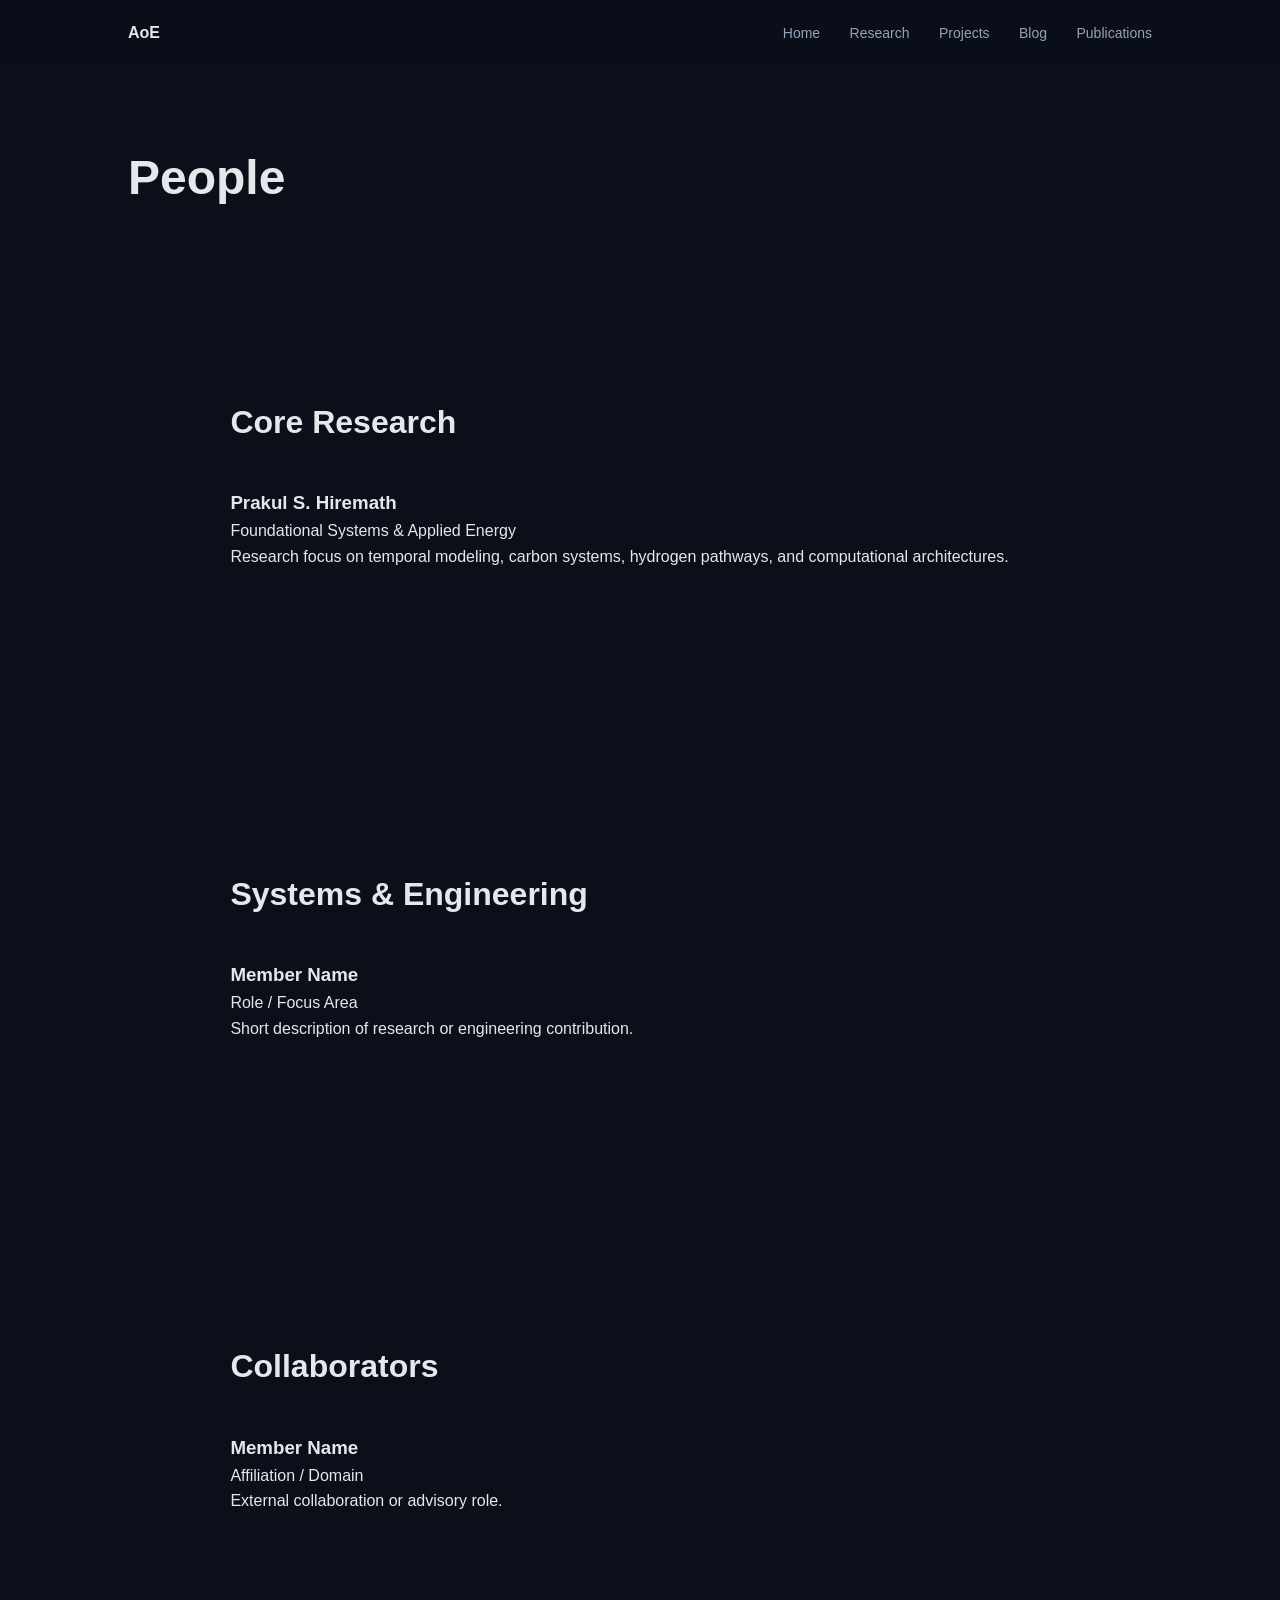
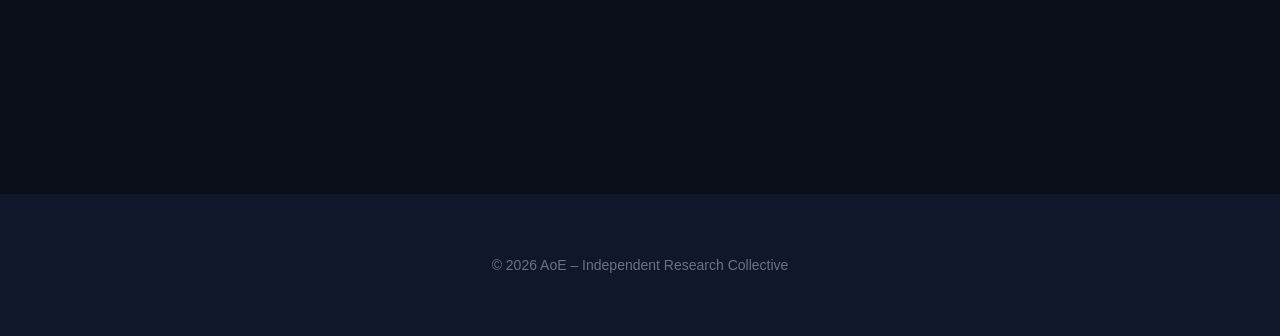
==== people.html @ 874e55cd "Create people.html for team and collaborator details This HTML file outlines the structure for a 'Pe" ====
<!DOCTYPE html>
<html lang="en">
<head>
<meta charset="UTF-8">
<meta name="viewport" content="width=device-width, initial-scale=1.0">
<title>People – AoE</title>
<link rel="stylesheet" href="style.css">
</head>

<body>

<nav>
  <div class="logo">AoE</div>
  <div class="nav-links">
    <a href="index.html">Home</a>
    <a href="research.html">Research</a>
    <a href="projects.html">Projects</a>
    <a href="blog.html">Blog</a>
    <a href="publications.html">Publications</a>
  </div>
</nav>

<main class="page">

<h1>People</h1>

<section>
  <h2>Core Research</h2>

  <div class="people-grid">

    <div class="person">
      <h3>Prakul S. Hiremath</h3>
      <p class="role">Foundational Systems & Applied Energy</p>
      <p>
        Research focus on temporal modeling, carbon systems,
        hydrogen pathways, and computational architectures.
      </p>
    </div>

  </div>
</section>

<section>
  <h2>Systems & Engineering</h2>

  <div class="people-grid">

    <div class="person">
      <h3>Member Name</h3>
      <p class="role">Role / Focus Area</p>
      <p>
        Short description of research or engineering contribution.
      </p>
    </div>

  </div>
</section>

<section>
  <h2>Collaborators</h2>

  <div class="people-grid">

    <div class="person">
      <h3>Member Name</h3>
      <p class="role">Affiliation / Domain</p>
      <p>
        External collaboration or advisory role.
      </p>
    </div>

  </div>
</section>

</main>

<footer>
  © 2026 AoE – Independent Research Collective
</footer>

</body>
</html>
---- style.css ----
* {
  margin: 0;
  padding: 0;
  box-sizing: border-box;
}

body {
  font-family: 'Inter', sans-serif;
  background: #0b0f19;
  color: #e5e7eb;
  line-height: 1.6;
}

nav {
  position: fixed;
  width: 100%;
  padding: 20px 10%;
  display: flex;
  justify-content: space-between;
  background: rgba(11,15,25,0.9);
  backdrop-filter: blur(6px);
}

.logo {
  font-weight: 700;
}

.nav-links a {
  color: #94a3b8;
  text-decoration: none;
  margin-left: 25px;
  font-size: 14px;
}

.nav-links a:hover {
  color: #ffffff;
}

.hero {
  height: 100vh;
  display: flex;
  flex-direction: column;
  justify-content: center;
  padding: 0 10%;
}

.hero h1 {
  font-size: 64px;
  margin-bottom: 20px;
}

.hero p {
  max-width: 600px;
  color: #9ca3af;
  font-size: 18px;
}

section {
  padding: 120px 10%;
}

h2 {
  font-size: 32px;
  margin-bottom: 40px;
}

.layer {
  margin-bottom: 40px;
}

.layer h3 {
  margin-bottom: 10px;
}

.domains .grid {
  display: grid;
  grid-template-columns: repeat(auto-fit, minmax(260px, 1fr));
  gap: 30px;
}

.card {
  background: #111827;
  padding: 30px;
  border-radius: 8px;
  transition: 0.3s ease;
}

.card:hover {
  background: #1f2937;
  transform: translateY(-5px);
}

.activity .btn {
  display: inline-block;
  margin-top: 20px;
  padding: 10px 20px;
  border: 1px solid #94a3b8;
  color: #e5e7eb;
  text-decoration: none;
}

.activity .btn:hover {
  background: #1f2937;
}

footer {
  text-align: center;
  padding: 60px;
  background: #0f172a;
  color: #6b7280;
  font-size: 14px;
}

.page {
  padding: 140px 10% 100px 10%;
}

.page h1 {
  font-size: 48px;
  margin-bottom: 60px;
}

.page section {
  margin-bottom: 60px;
}

.grid {
  display: grid;
  grid-template-columns: repeat(auto-fit, minmax(260px, 1fr));
  gap: 30px;
}

.link-card {
  text-decoration: none;
  color: inherit;
}

.link-card:hover {
  background: #1f2937;
  transform: translateY(-5px);
}
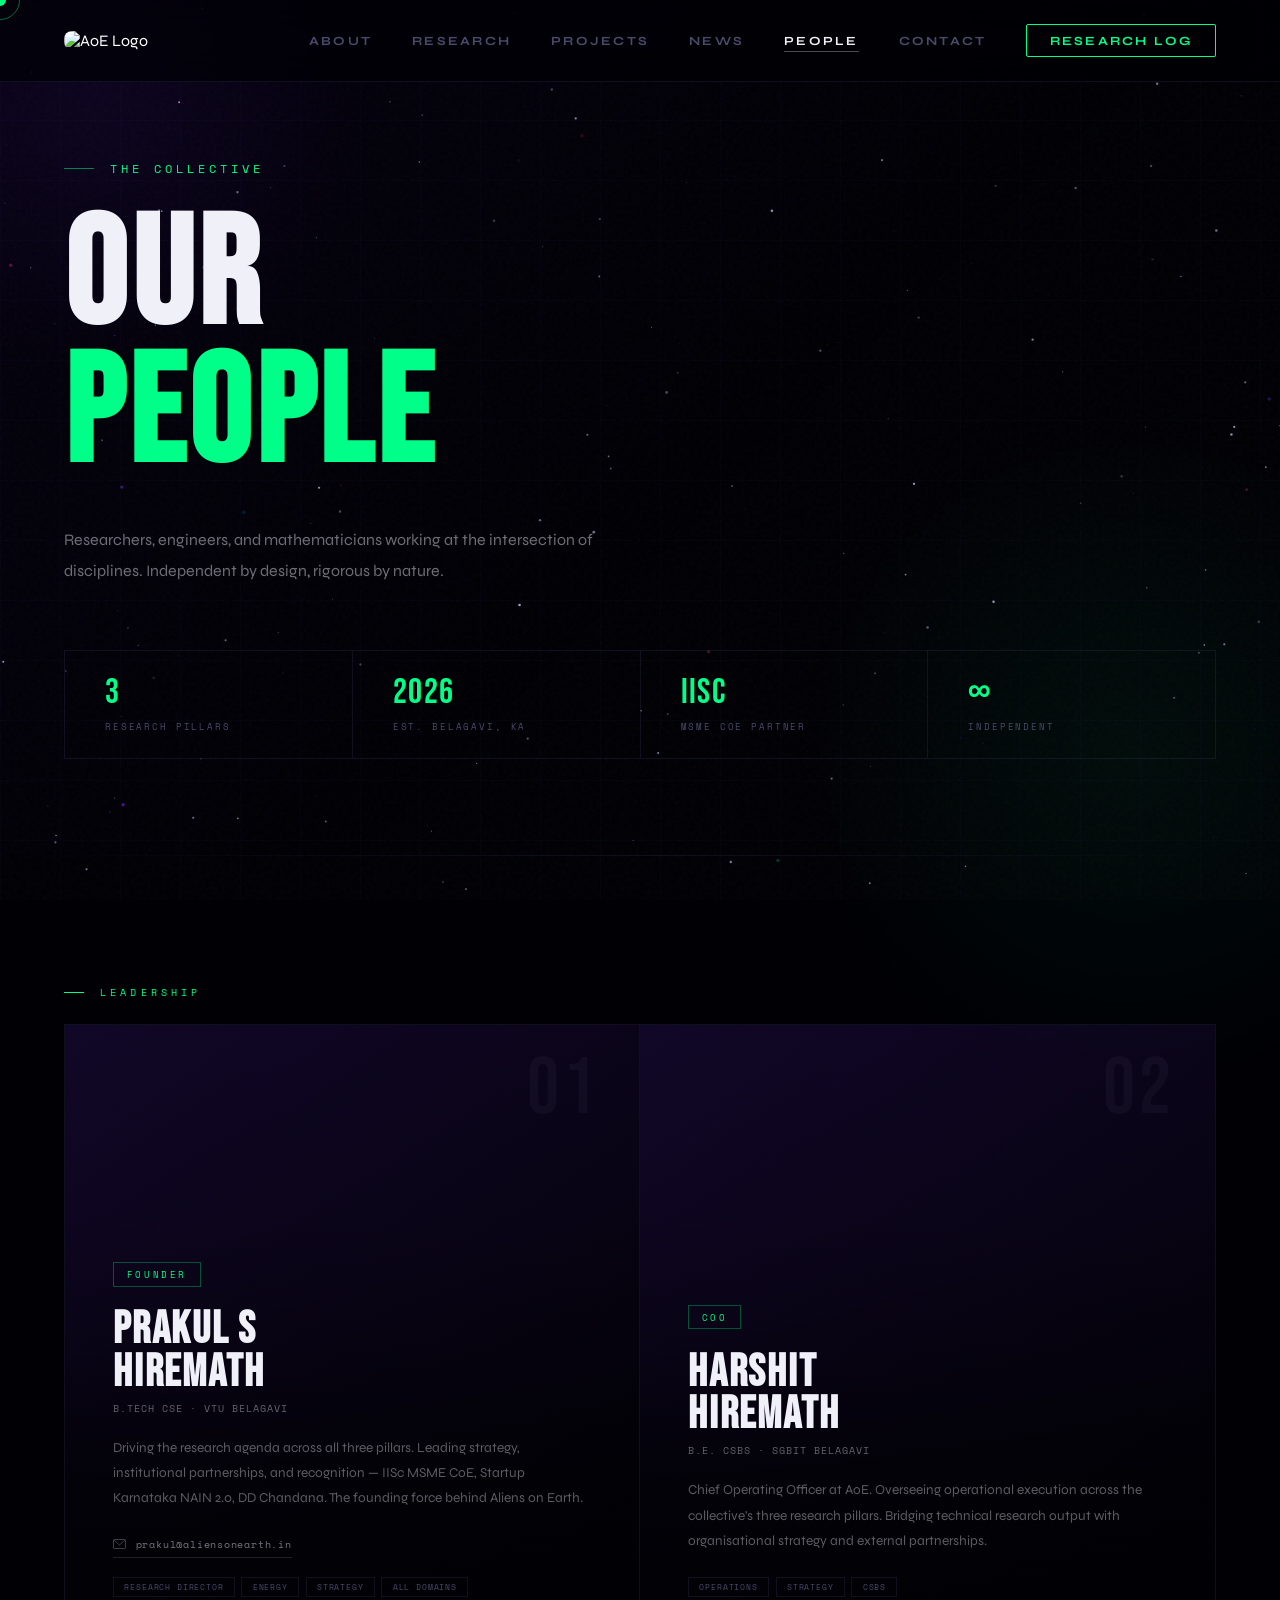
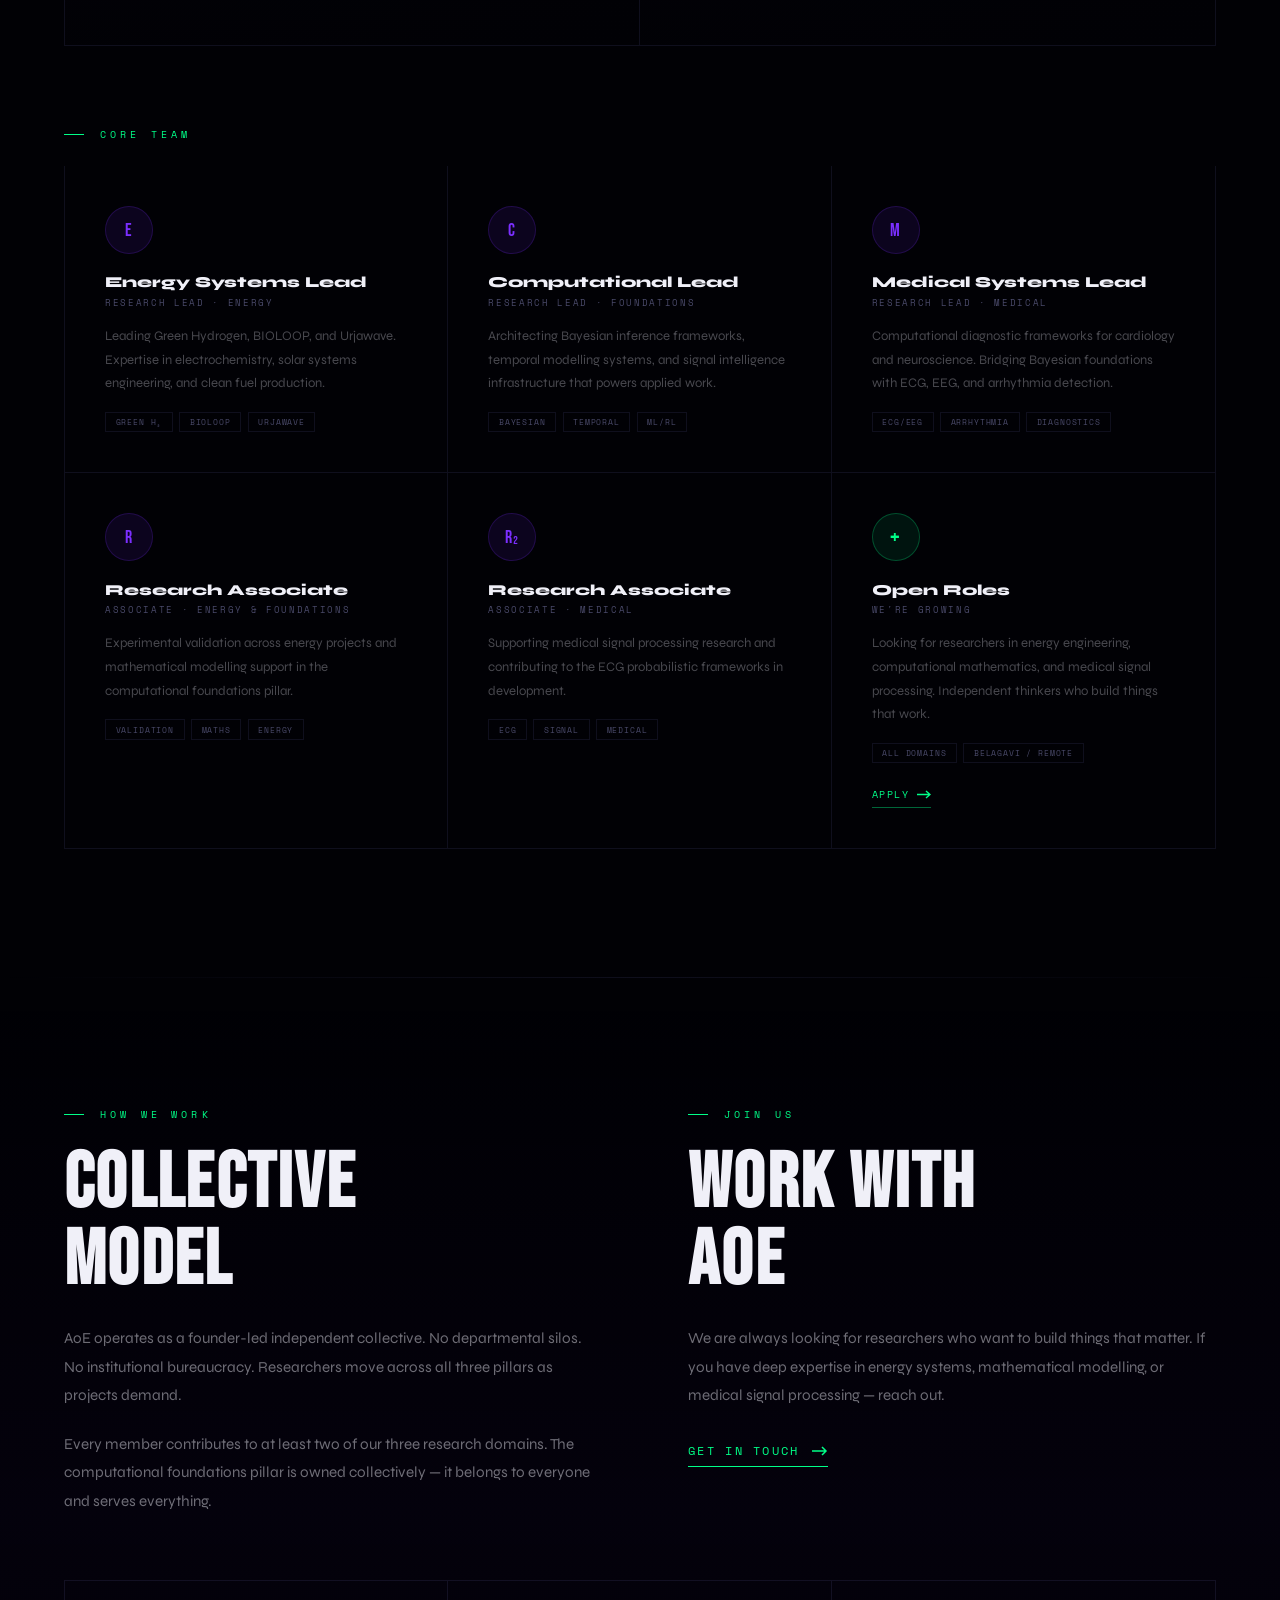
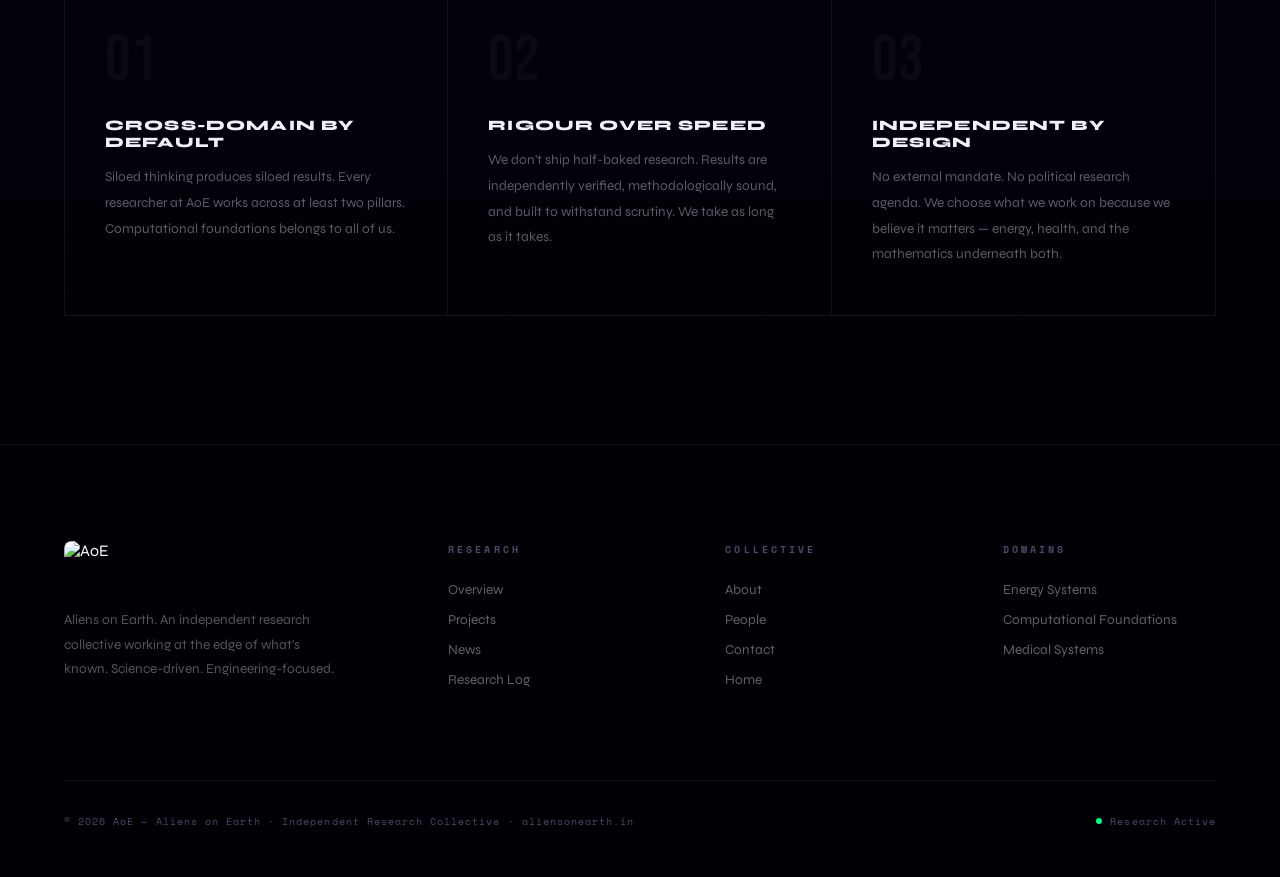
==== commit f1373e7f: "Update people.html" ====
--- a/people.html
+++ b/people.html
@@ -3,81 +3,1000 @@
 <head>
 <meta charset="UTF-8">
 <meta name="viewport" content="width=device-width, initial-scale=1.0">
-<title>People – AoE</title>
-<link rel="stylesheet" href="style.css">
+<title>People — AoE · Aliens on Earth</title>
+<link rel="preconnect" href="https://fonts.googleapis.com">
+<link href="https://fonts.googleapis.com/css2?family=Bebas+Neue&family=Syne:wght@400;700;800&family=Space+Mono:wght@400;700&display=swap" rel="stylesheet">
+<style>
+
+  :root {
+    --void: #010105;
+    --deep: #05050f;
+    --ink: #0a0a1a;
+    --acid: #00ff88;
+    --plasma: #7b2fff;
+    --signal: #ff2d6b;
+    --ice: #00cfff;
+    --white: #f0f0f8;
+    --muted: #4a4a6a;
+    --border: rgba(120,120,200,0.12);
+  }
+
+  *, *::before, *::after { margin: 0; padding: 0; box-sizing: border-box; }
+  html { scroll-behavior: smooth; }
+
+  body {
+    background: var(--void);
+    color: var(--white);
+    font-family: 'Syne', sans-serif;
+    overflow-x: hidden;
+  }
+
+  /* ── CUSTOM CURSOR (desktop only) ── */
+  @media (pointer: fine) {
+    body { cursor: none; }
+    .cursor {
+      position: fixed;
+      width: 12px; height: 12px;
+      background: var(--acid);
+      border-radius: 50%;
+      pointer-events: none;
+      z-index: 9999;
+      transform: translate(-50%, -50%);
+      transition: transform 0.1s, background 0.2s;
+      mix-blend-mode: difference;
+      will-change: left, top;
+    }
+    .cursor-ring {
+      position: fixed;
+      width: 40px; height: 40px;
+      border: 1px solid rgba(0,255,136,0.4);
+      border-radius: 50%;
+      pointer-events: none;
+      z-index: 9998;
+      transform: translate(-50%, -50%);
+      transition: width 0.3s, height 0.3s, border-color 0.3s;
+      will-change: left, top;
+    }
+  }
+
+  /* ── CANVAS ── */
+  #cosmos {
+    position: fixed;
+    inset: 0;
+    z-index: 0;
+    pointer-events: none;
+  }
+
+  /* ── NOISE OVERLAY ── */
+  body::before {
+    content: '';
+    position: fixed;
+    inset: 0;
+    background-image: url("data:image/svg+xml,%3Csvg viewBox='0 0 256 256' xmlns='http://www.w3.org/2000/svg'%3E%3Cfilter id='noise'%3E%3CfeTurbulence type='fractalNoise' baseFrequency='0.9' numOctaves='4' stitchTiles='stitch'/%3E%3C/filter%3E%3Crect width='100%25' height='100%25' filter='url(%23noise)' opacity='1'/%3E%3C/svg%3E");
+    opacity: 0.025;
+    z-index: 1;
+    pointer-events: none;
+  }
+
+  /* ── GRID BG ── */
+  .grid-bg {
+    position: fixed;
+    inset: 0;
+    background-image:
+      linear-gradient(rgba(120,120,200,0.03) 1px, transparent 1px),
+      linear-gradient(90deg, rgba(120,120,200,0.03) 1px, transparent 1px);
+    background-size: 60px 60px;
+    z-index: 0;
+    pointer-events: none;
+  }
+
+  /* ── GLOWS ── */
+  .glow-1 {
+    position: fixed; top: -200px; left: -200px;
+    width: 600px; height: 600px;
+    background: radial-gradient(circle, rgba(123,47,255,0.08), transparent 70%);
+    pointer-events: none; z-index: 0;
+  }
+  .glow-2 {
+    position: fixed; bottom: -200px; right: -200px;
+    width: 700px; height: 700px;
+    background: radial-gradient(circle, rgba(0,255,136,0.05), transparent 70%);
+    pointer-events: none; z-index: 0;
+  }
+
+  /* ── NAV ── */
+  nav {
+    position: fixed;
+    top: 0; left: 0; right: 0;
+    z-index: 100;
+    display: flex;
+    align-items: center;
+    justify-content: space-between;
+    padding: 1.5rem 4rem;
+    border-bottom: 1px solid var(--border);
+    backdrop-filter: blur(20px);
+    background: rgba(1,1,5,0.7);
+    transition: background 0.4s, padding 0.4s;
+  }
+  nav.scrolled {
+    background: rgba(1,1,5,0.92);
+    padding-top: 1rem;
+    padding-bottom: 1rem;
+    border-bottom-color: rgba(120,120,200,0.2);
+  }
+  .nav-logo img {
+    height: 42px; border-radius: 8px; filter: brightness(1.1);
+  }
+  .nav-links {
+    display: flex; gap: 2.5rem; align-items: center;
+  }
+  .nav-links a {
+    text-decoration: none; color: var(--muted);
+    font-size: 0.78rem; font-weight: 700;
+    letter-spacing: 0.18em; text-transform: uppercase;
+    transition: color 0.2s; position: relative;
+  }
+  .nav-links a::after {
+    content: ''; position: absolute; bottom: -4px; left: 0;
+    width: 0; height: 1px; background: var(--acid); transition: width 0.3s;
+  }
+  .nav-links a:hover { color: var(--acid); }
+  .nav-links a:hover::after { width: 100%; }
+  .nav-links a.active { color: var(--white); }
+  .nav-links a.active::after { width: 100%; background: var(--white); opacity: 0.3; }
+  .nav-cta {
+    background: transparent; border: 1px solid var(--acid);
+    color: var(--acid) !important; padding: 0.5rem 1.4rem; border-radius: 2px;
+  }
+  .nav-cta:hover { background: var(--acid); color: var(--void) !important; }
+  .nav-cta::after { display: none !important; }
+
+  /* ── DIVIDER ── */
+  .divider {
+    width: 100%; height: 1px;
+    background: linear-gradient(to right, transparent, var(--border), transparent);
+    position: relative; z-index: 2;
+  }
+
+  /* ── ANIMATIONS ── */
+  @keyframes fadeUp {
+    from { opacity: 0; transform: translateY(30px); }
+    to   { opacity: 1; transform: translateY(0); }
+  }
+  @keyframes blink {
+    0%, 100% { opacity: 1; }
+    50% { opacity: 0.3; }
+  }
+  @keyframes scanline {
+    0%   { transform: translateY(-100%); }
+    100% { transform: translateY(100vh); }
+  }
+  @keyframes counterUp {
+    from { opacity: 0; transform: translateY(8px); }
+    to   { opacity: 1; transform: translateY(0); }
+  }
+
+  /* ── SCROLL REVEAL ── */
+  .reveal {
+    opacity: 0; transform: translateY(40px);
+    transition: opacity 0.8s ease, transform 0.8s ease;
+  }
+  .reveal.visible { opacity: 1; transform: none; }
+  .reveal-delay-1 { transition-delay: 0.1s; }
+  .reveal-delay-2 { transition-delay: 0.2s; }
+  .reveal-delay-3 { transition-delay: 0.3s; }
+
+  /* ── SECTION COMMONS ── */
+  section { position: relative; z-index: 2; }
+
+  .section-label {
+    font-family: 'Space Mono', monospace;
+    font-size: 0.65rem; letter-spacing: 0.4em;
+    text-transform: uppercase; color: var(--acid);
+    margin-bottom: 1.5rem;
+    display: flex; align-items: center; gap: 1rem;
+  }
+  .section-label::before { content: ''; width: 20px; height: 1px; background: var(--acid); }
+
+  .section-title {
+    font-family: 'Bebas Neue', sans-serif;
+    font-size: clamp(3rem, 6vw, 5.5rem);
+    line-height: 1; letter-spacing: 0.03em; margin-bottom: 1.5rem;
+  }
+
+  /* ── PAGE HERO ── */
+  .page-hero {
+    position: relative; z-index: 2;
+    min-height: 60vh;
+    display: flex; flex-direction: column; justify-content: flex-end;
+    padding: 10rem 4rem 6rem;
+    overflow: hidden;
+  }
+  .page-hero::after {
+    content: '';
+    position: absolute; inset: 0;
+    background: linear-gradient(135deg, rgba(123,47,255,0.04) 0%, transparent 60%);
+    pointer-events: none; z-index: 0;
+  }
+  .page-hero-inner { max-width: 1400px; margin: 0 auto; width: 100%; position: relative; z-index: 1; }
+
+  .page-eyebrow {
+    font-family: 'Space Mono', monospace;
+    font-size: 0.72rem; letter-spacing: 0.35em;
+    color: var(--acid); text-transform: uppercase;
+    margin-bottom: 2rem;
+    opacity: 0; animation: fadeUp 1s 0.3s forwards;
+    display: flex; align-items: center; gap: 1rem;
+  }
+  .page-eyebrow::before { content: ''; width: 30px; height: 1px; background: var(--acid); opacity: 0.5; }
+
+  .page-title {
+    font-family: 'Bebas Neue', sans-serif;
+    font-size: clamp(5rem, 12vw, 11rem);
+    line-height: 0.9; letter-spacing: 0.03em;
+    opacity: 0; animation: fadeUp 1s 0.5s forwards;
+    color: var(--white); margin-bottom: 2.5rem;
+  }
+  .page-title .pt-accent { color: var(--acid); }
+  .page-title .pt-outline {
+    color: transparent;
+    -webkit-text-stroke: 1px rgba(240,240,248,0.2);
+  }
+
+  .page-desc {
+    max-width: 560px; font-size: 1rem; line-height: 1.9;
+    color: rgba(240,240,248,0.45);
+    opacity: 0; animation: fadeUp 1s 0.8s forwards;
+  }
+
+  /* ── HERO STATS BAR ── */
+  .hero-stats {
+    display: flex; gap: 0;
+    border: 1px solid var(--border); margin-top: 4rem;
+    opacity: 0; animation: fadeUp 1s 1.1s forwards;
+  }
+  .hstat {
+    padding: 1.5rem 2.5rem;
+    border-right: 1px solid var(--border);
+    flex: 1;
+  }
+  .hstat:last-child { border-right: none; }
+  .hstat-num {
+    font-family: 'Bebas Neue', sans-serif;
+    font-size: 2.2rem; line-height: 1;
+    color: var(--acid); letter-spacing: 0.04em;
+    display: block; margin-bottom: 0.3rem;
+  }
+  .hstat-label {
+    font-family: 'Space Mono', monospace;
+    font-size: 0.58rem; letter-spacing: 0.2em;
+    text-transform: uppercase; color: var(--muted);
+  }
+
+  /* ── INNER SECTIONS ── */
+  .inner-section { position: relative; z-index: 2; padding: 8rem 4rem; }
+  .inner-section-sm { position: relative; z-index: 2; padding: 6rem 4rem; }
+  .inner-max { max-width: 1400px; margin: 0 auto; }
+  .bg-plasma { background: linear-gradient(180deg, transparent 0%, rgba(123,47,255,0.03) 50%, transparent 100%); }
+  .bg-acid   { background: linear-gradient(180deg, rgba(0,255,136,0.02) 0%, transparent 100%); }
+  .bg-ice    { background: linear-gradient(180deg, transparent 0%, rgba(0,207,255,0.02) 50%, transparent 100%); }
+
+  /* ── TWO COL ── */
+  .two-col { display: grid; grid-template-columns: 1fr 1fr; gap: 6rem; align-items: start; }
+  .col-body {
+    color: rgba(240,240,248,0.45); line-height: 1.9; font-size: 0.95rem; margin-top: 1.5rem;
+  }
+  .col-body + .col-body { margin-top: 1.2rem; }
+
+  /* ── LEADERSHIP CARDS (photo background) ── */
+  .leadership-grid {
+    display: grid; grid-template-columns: 1fr 1fr;
+    gap: 0; border: 1px solid var(--border);
+  }
+  .leader-card {
+    position: relative; min-height: 620px; overflow: hidden;
+    border-right: 1px solid var(--border);
+    display: flex; flex-direction: column; justify-content: flex-end;
+    cursor: default;
+  }
+  .leader-card:last-child { border-right: none; }
+
+  /* Photo layer — NOTE: Change .HEIC → .jpg or .webp for browser support */
+  .leader-photo {
+    position: absolute; inset: 0;
+    background-size: cover; background-position: center 20%;
+    filter: grayscale(50%) brightness(0.55) contrast(1.15) saturate(0.8);
+    transition: filter 0.6s ease, transform 0.8s ease;
+    transform-origin: center 30%;
+    transform: scale(1.08);
+  }
+  .leader-card:hover .leader-photo {
+    filter: grayscale(20%) brightness(0.65) contrast(1.15) saturate(1);
+    transform: scale(1.12);
+  }
+
+  /* Fallback gradient when no image loads */
+  .leader-photo-fallback {
+    position: absolute; inset: 0;
+    background: linear-gradient(145deg, rgba(123,47,255,0.15) 0%, rgba(1,1,5,0.9) 100%);
+    z-index: 0;
+  }
+
+  /* Gradient overlay */
+  .leader-card::after {
+    content: '';
+    position: absolute; inset: 0;
+    background: linear-gradient(
+      to bottom,
+      rgba(1,1,5,0.05) 0%,
+      rgba(1,1,5,0.08) 30%,
+      rgba(1,1,5,0.35) 55%,
+      rgba(1,1,5,0.82) 75%,
+      rgba(1,1,5,0.96) 100%
+    );
+    z-index: 1; pointer-events: none;
+  }
+
+  /* Scan-line accent on hover */
+  .leader-card::before {
+    content: '';
+    position: absolute; top: 0; left: 0; right: 0; height: 2px;
+    background: linear-gradient(to right, transparent, var(--acid), transparent);
+    transform: scaleX(0); transition: transform 0.5s ease;
+    z-index: 3;
+  }
+  .leader-card:hover::before { transform: scaleX(1); }
+
+  /* Content sits above overlays */
+  .leader-content {
+    position: relative; z-index: 2;
+    padding: 2.5rem 3rem 3rem;
+  }
+  .leader-index {
+    font-family: 'Bebas Neue', sans-serif;
+    font-size: 5rem; line-height: 1;
+    color: rgba(240,240,248,0.04);
+    position: absolute; top: 1.5rem; right: 2.5rem;
+    z-index: 2; letter-spacing: 0.05em; pointer-events: none;
+  }
+  .leader-role-badge {
+    font-family: 'Space Mono', monospace;
+    font-size: 0.58rem; letter-spacing: 0.28em; text-transform: uppercase;
+    color: var(--acid); border: 1px solid rgba(0,255,136,0.3);
+    display: inline-block; padding: 0.3rem 0.8rem; margin-bottom: 1.4rem;
+  }
+  .leader-card h3 {
+    font-family: 'Bebas Neue', sans-serif;
+    font-size: 2.8rem; letter-spacing: 0.04em;
+    color: var(--white); line-height: 0.95; margin-bottom: 0.4rem;
+  }
+  .leader-edu {
+    font-family: 'Space Mono', monospace;
+    font-size: 0.62rem; letter-spacing: 0.1em;
+    color: rgba(240,240,248,0.4); margin-bottom: 1.2rem;
+    display: block; text-transform: uppercase;
+  }
+  .leader-desc {
+    font-size: 0.85rem; color: rgba(240,240,248,0.38);
+    line-height: 1.85; margin-bottom: 1.5rem;
+  }
+  .leader-contact {
+    display: inline-flex; align-items: center; gap: 0.6rem;
+    font-family: 'Space Mono', monospace;
+    font-size: 0.62rem; letter-spacing: 0.08em;
+    color: rgba(240,240,248,0.5); text-decoration: none;
+    border-bottom: 1px solid rgba(240,240,248,0.12);
+    padding-bottom: 0.3rem;
+    transition: color 0.2s, border-color 0.2s;
+    word-break: break-all;
+  }
+  .leader-contact:hover { color: var(--acid); border-color: var(--acid); }
+  .leader-contact svg { flex-shrink: 0; opacity: 0.5; }
+
+  .leader-tags { display: flex; flex-wrap: wrap; gap: 0.4rem; margin-top: 1.2rem; }
+  .ltag {
+    padding: 0.2rem 0.65rem; border: 1px solid var(--border);
+    font-family: 'Space Mono', monospace;
+    font-size: 0.52rem; letter-spacing: 0.1em;
+    color: var(--muted); text-transform: uppercase;
+    transition: border-color 0.2s, color 0.2s;
+  }
+  .leader-card:hover .ltag { border-color: rgba(0,255,136,0.15); }
+
+  /* ── TEAM GRID (smaller cards) ── */
+  .people-grid {
+    display: grid; grid-template-columns: repeat(3, 1fr);
+    gap: 0; border: 1px solid var(--border); border-top: none;
+  }
+  .person-card {
+    padding: 2.5rem 2.5rem;
+    border-right: 1px solid var(--border);
+    border-bottom: 1px solid var(--border);
+    position: relative; overflow: hidden;
+    transition: background 0.3s;
+  }
+  .person-card:nth-child(3n) { border-right: none; }
+  .person-card:nth-last-child(-n+3) { border-bottom: none; }
+  .person-card::before {
+    content: '';
+    position: absolute; top: 0; left: 0; right: 0; height: 2px;
+    background: linear-gradient(to right, transparent, var(--plasma), transparent);
+    transform: scaleX(0); transition: transform 0.4s;
+  }
+  .person-card:hover::before { transform: scaleX(1); }
+  .person-card:hover { background: rgba(123,47,255,0.04); }
+
+  .person-avatar {
+    width: 48px; height: 48px; border-radius: 50%;
+    background: rgba(123,47,255,0.10);
+    border: 1px solid rgba(123,47,255,0.2);
+    margin-bottom: 1.2rem;
+    display: flex; align-items: center; justify-content: center;
+    font-family: 'Bebas Neue', sans-serif;
+    font-size: 1.1rem; color: var(--plasma); letter-spacing: 0.05em;
+    transition: background 0.3s, border-color 0.3s;
+  }
+  /* Open roles card gets special avatar */
+  .person-card.open-role .person-avatar {
+    background: rgba(0,255,136,0.08);
+    border-color: rgba(0,255,136,0.25);
+    color: var(--acid);
+    font-size: 1.5rem;
+  }
+  .person-card:hover .person-avatar {
+    background: rgba(123,47,255,0.18);
+    border-color: rgba(123,47,255,0.4);
+  }
+  .person-card h3 { font-size: 0.95rem; font-weight: 800; color: var(--white); margin-bottom: 0.3rem; }
+  .person-role {
+    font-family: 'Space Mono', monospace;
+    font-size: 0.58rem; letter-spacing: 0.18em;
+    text-transform: uppercase; color: var(--muted);
+    margin-bottom: 1rem; display: block;
+  }
+  .person-card p { font-size: 0.82rem; color: rgba(240,240,248,0.3); line-height: 1.8; }
+  .person-tags { display: flex; flex-wrap: wrap; gap: 0.4rem; margin-top: 1rem; }
+  .ptag {
+    padding: 0.2rem 0.6rem; border: 1px solid var(--border);
+    font-family: 'Space Mono', monospace;
+    font-size: 0.52rem; letter-spacing: 0.1em;
+    color: var(--muted); text-transform: uppercase;
+  }
+
+  /* Open roles CTA link */
+  .open-role-cta {
+    display: inline-flex; align-items: center; gap: 0.5rem;
+    margin-top: 1.5rem; text-decoration: none;
+    font-family: 'Space Mono', monospace;
+    font-size: 0.62rem; letter-spacing: 0.15em;
+    text-transform: uppercase; color: var(--acid);
+    border-bottom: 1px solid rgba(0,255,136,0.4);
+    padding-bottom: 0.3rem;
+    transition: gap 0.2s;
+  }
+  .open-role-cta:hover { gap: 0.9rem; }
+
+  /* ── HOW WE WORK CARDS ── */
+  .culture-grid {
+    display: grid; grid-template-columns: 1fr 1fr 1fr;
+    gap: 0; border: 1px solid var(--border); margin-top: 4rem;
+  }
+  .culture-card {
+    padding: 3rem 2.5rem; border-right: 1px solid var(--border);
+    position: relative; overflow: hidden; transition: background 0.4s;
+  }
+  .culture-card:last-child { border-right: none; }
+  .culture-card::before {
+    content: '';
+    position: absolute; top: 0; left: 0; right: 0; height: 2px;
+    background: linear-gradient(to right, transparent, var(--acid), transparent);
+    transform: scaleX(0); transition: transform 0.4s;
+  }
+  .culture-card:hover::before { transform: scaleX(1); }
+  .culture-card:hover { background: rgba(0,255,136,0.02); }
+  .culture-num {
+    font-family: 'Bebas Neue', sans-serif; font-size: 4rem;
+    color: rgba(240,240,248,0.04); line-height: 1;
+    margin-bottom: 1.5rem; display: block;
+  }
+  .culture-card h3 {
+    font-size: 0.9rem; font-weight: 800; letter-spacing: 0.08em;
+    text-transform: uppercase; margin-bottom: 0.8rem; color: var(--white);
+  }
+  .culture-card p { font-size: 0.85rem; color: rgba(240,240,248,0.38); line-height: 1.9; }
+
+  /* ── FOOTER ── */
+  footer {
+    position: relative; z-index: 2;
+    padding: 6rem 4rem 3rem;
+    border-top: 1px solid var(--border);
+  }
+  .footer-inner { max-width: 1400px; margin: 0 auto; }
+  .footer-top {
+    display: grid; grid-template-columns: 1.5fr 1fr 1fr 1fr;
+    gap: 4rem; margin-bottom: 5rem;
+  }
+  .footer-brand p {
+    font-size: 0.85rem; color: rgba(240,240,248,0.35);
+    line-height: 1.8; max-width: 280px;
+  }
+  .footer-col h4 {
+    font-family: 'Space Mono', monospace;
+    font-size: 0.65rem; letter-spacing: 0.3em; text-transform: uppercase;
+    color: var(--muted); margin-bottom: 1.5rem;
+  }
+  .footer-col a {
+    display: block; color: rgba(240,240,248,0.4);
+    text-decoration: none; font-size: 0.85rem;
+    margin-bottom: 0.8rem; transition: color 0.2s;
+  }
+  .footer-col a:hover { color: var(--white); }
+  .footer-bottom {
+    display: flex; justify-content: space-between; align-items: center;
+    padding-top: 2rem; border-top: 1px solid var(--border);
+    font-family: 'Space Mono', monospace;
+    font-size: 0.65rem; color: var(--muted); letter-spacing: 0.1em;
+  }
+  .footer-status { display: flex; align-items: center; gap: 0.5rem; }
+  .status-dot {
+    width: 6px; height: 6px; background: var(--acid);
+    border-radius: 50%; animation: blink 2s infinite;
+  }
+
+  /* ── RESPONSIVE ── */
+  @media (max-width: 1024px) {
+    nav { padding: 1.5rem 2rem; }
+    .page-hero { padding: 9rem 2rem 5rem; }
+    .inner-section, .inner-section-sm { padding-left: 2rem; padding-right: 2rem; }
+    .two-col { grid-template-columns: 1fr; gap: 3rem; }
+    .leadership-grid { grid-template-columns: 1fr; }
+    .leader-card { min-height: 440px; border-right: none; border-bottom: 1px solid var(--border); }
+    .leader-card:last-child { border-bottom: none; }
+    .leader-content { padding: 2rem 2rem 2.5rem; }
+    .people-grid { grid-template-columns: 1fr 1fr; }
+    .person-card:nth-child(3n) { border-right: 1px solid var(--border); }
+    .person-card:nth-child(2n) { border-right: none; }
+    .culture-grid { grid-template-columns: 1fr; }
+    .culture-card { border-right: none; border-bottom: 1px solid var(--border); }
+    .culture-card:last-child { border-bottom: none; }
+    .hero-stats { flex-wrap: wrap; }
+    .hstat { flex: 0 0 50%; border-bottom: 1px solid var(--border); }
+    .footer-top { grid-template-columns: 1fr 1fr; }
+  }
+  @media (max-width: 640px) {
+    nav { padding: 1rem 1.5rem; }
+    .nav-links { display: none; }
+    .page-hero { padding: 8rem 1.5rem 4rem; }
+    .inner-section, .inner-section-sm { padding: 4rem 1.5rem; }
+    .people-grid { grid-template-columns: 1fr; }
+    .person-card:nth-child(3n), .person-card:nth-child(2n) { border-right: none; }
+    .person-card:nth-last-child(-n+3) { border-bottom: 1px solid var(--border); }
+    .person-card:last-child { border-bottom: none; }
+    .hero-stats { display: none; }
+    footer { padding: 4rem 1.5rem 2rem; }
+    .footer-top { grid-template-columns: 1fr; }
+    .footer-bottom { flex-direction: column; gap: 1rem; text-align: center; }
+  }
+
+</style>
 </head>
-
 <body>
-
-<nav>
-  <div class="logo">AoE</div>
+<!-- Cursor (desktop only, hidden on touch) -->
+<div class="cursor" id="cursor"></div>
+<div class="cursor-ring" id="cursorRing"></div>
+
+<div class="grid-bg"></div>
+<div class="glow-1"></div>
+<div class="glow-2"></div>
+<canvas id="cosmos"></canvas>
+
+<!-- ── NAV ── -->
+<nav id="nav">
+  <div class="nav-logo"><img src="assets/AOE.jpeg" alt="AoE Logo"></div>
   <div class="nav-links">
-    <a href="index.html">Home</a>
+    <a href="about.html">About</a>
     <a href="research.html">Research</a>
     <a href="projects.html">Projects</a>
-    <a href="blog.html">Blog</a>
-    <a href="publications.html">Publications</a>
+    <a href="news.html">News</a>
+    <a href="people.html" class="active">People</a>
+    <a href="contact.html">Contact</a>
+    <a href="blog.html" class="nav-cta">Research Log</a>
   </div>
 </nav>
 
-<main class="page">
-
-<h1>People</h1>
-
-<section>
-  <h2>Core Research</h2>
-
-  <div class="people-grid">
-
-    <div class="person">
-      <h3>Prakul S. Hiremath</h3>
-      <p class="role">Foundational Systems & Applied Energy</p>
-      <p>
-        Research focus on temporal modeling, carbon systems,
-        hydrogen pathways, and computational architectures.
-      </p>
+<!-- ── PAGE HERO ── -->
+<div class="page-hero">
+  <div class="page-hero-inner">
+    <p class="page-eyebrow">The Collective</p>
+    <h1 class="page-title">Our<br><span class="pt-accent">People</span></h1>
+    <p class="page-desc">Researchers, engineers, and mathematicians working at the intersection of disciplines. Independent by design, rigorous by nature.</p>
+
+    <!-- Quick-facts strip — adds context, uses the same border language -->
+    <div class="hero-stats">
+      <div class="hstat">
+        <span class="hstat-num">3</span>
+        <span class="hstat-label">Research Pillars</span>
+      </div>
+      <div class="hstat">
+        <span class="hstat-num">2026</span>
+        <span class="hstat-label">Est. Belagavi, KA</span>
+      </div>
+      <div class="hstat">
+        <span class="hstat-num">IISc</span>
+        <span class="hstat-label">MSME CoE Partner</span>
+      </div>
+      <div class="hstat">
+        <span class="hstat-num">∞</span>
+        <span class="hstat-label">Independent</span>
+      </div>
     </div>
-
+  </div>
+</div>
+<div class="divider"></div>
+
+<!-- ── LEADERSHIP ── -->
+<section class="inner-section">
+  <div class="inner-max">
+    <div class="section-label reveal">Leadership</div>
+
+    <div class="leadership-grid">
+
+      <!-- FOUNDER — NOTE: replace .HEIC with .jpg / .webp for browser rendering -->
+      <div class="leader-card reveal">
+        <div class="leader-photo-fallback"></div>
+        <div class="leader-photo" style="background-image: url('assets/IMG_1887.jpg');"></div>
+        <span class="leader-index">01</span>
+        <div class="leader-content">
+          <span class="leader-role-badge">Founder</span>
+          <h3>Prakul S<br>Hiremath</h3>
+          <span class="leader-edu">B.Tech CSE · VTU Belagavi</span>
+          <p class="leader-desc">Driving the research agenda across all three pillars. Leading strategy, institutional partnerships, and recognition — IISc MSME CoE, Startup Karnataka NAIN 2.0, DD Chandana. The founding force behind Aliens on Earth.</p>
+          <!-- Plain mailto — no CF dependency -->
+          <a href="mailto:prakul@aliensonearth.in" class="leader-contact">
+            <svg width="13" height="10" viewBox="0 0 13 10" fill="none">
+              <rect x="0.5" y="0.5" width="12" height="9" rx="1" stroke="currentColor"/>
+              <path d="M1 1L6.5 6L12 1" stroke="currentColor"/>
+            </svg>
+            prakul@aliensonearth.in
+          </a>
+          <div class="leader-tags">
+            <span class="ltag">Research Director</span>
+            <span class="ltag">Energy</span>
+            <span class="ltag">Strategy</span>
+            <span class="ltag">All Domains</span>
+          </div>
+        </div>
+      </div>
+
+      <!-- COO — NOTE: replace .HEIC with .jpg / .webp -->
+      <div class="leader-card reveal reveal-delay-1">
+        <div class="leader-photo-fallback"></div>
+        <div class="leader-photo" style="background-image: url('assets/IMG_4360.jpg');"></div>
+        <span class="leader-index">02</span>
+        <div class="leader-content">
+          <span class="leader-role-badge">COO</span>
+          <h3>Harshit<br>Hiremath</h3>
+          <span class="leader-edu">B.E. CSBS · SGBIT Belagavi</span>
+          <p class="leader-desc">Chief Operating Officer at AoE. Overseeing operational execution across the collective's three research pillars. Bridging technical research output with organisational strategy and external partnerships.</p>
+          <div class="leader-tags">
+            <span class="ltag">Operations</span>
+            <span class="ltag">Strategy</span>
+            <span class="ltag">CSBS</span>
+          </div>
+        </div>
+      </div>
+
+    </div><!-- /leadership-grid -->
+
+    <!-- ── CORE TEAM ── -->
+    <div class="section-label reveal" style="margin-top:5rem;">Core Team</div>
+    <div class="people-grid">
+
+      <div class="person-card reveal">
+        <div class="person-avatar">E</div>
+        <h3>Energy Systems Lead</h3>
+        <span class="person-role">Research Lead · Energy</span>
+        <p>Leading Green Hydrogen, BIOLOOP, and Urjawave. Expertise in electrochemistry, solar systems engineering, and clean fuel production.</p>
+        <div class="person-tags">
+          <span class="ptag">Green H₂</span>
+          <span class="ptag">BIOLOOP</span>
+          <span class="ptag">Urjawave</span>
+        </div>
+      </div>
+
+      <div class="person-card reveal reveal-delay-1">
+        <div class="person-avatar">C</div>
+        <h3>Computational Lead</h3>
+        <span class="person-role">Research Lead · Foundations</span>
+        <p>Architecting Bayesian inference frameworks, temporal modelling systems, and signal intelligence infrastructure that powers applied work.</p>
+        <div class="person-tags">
+          <span class="ptag">Bayesian</span>
+          <span class="ptag">Temporal</span>
+          <span class="ptag">ML/RL</span>
+        </div>
+      </div>
+
+      <div class="person-card reveal reveal-delay-2">
+        <div class="person-avatar">M</div>
+        <h3>Medical Systems Lead</h3>
+        <span class="person-role">Research Lead · Medical</span>
+        <p>Computational diagnostic frameworks for cardiology and neuroscience. Bridging Bayesian foundations with ECG, EEG, and arrhythmia detection.</p>
+        <div class="person-tags">
+          <span class="ptag">ECG/EEG</span>
+          <span class="ptag">Arrhythmia</span>
+          <span class="ptag">Diagnostics</span>
+        </div>
+      </div>
+
+      <div class="person-card reveal">
+        <div class="person-avatar">R</div>
+        <h3>Research Associate</h3>
+        <span class="person-role">Associate · Energy &amp; Foundations</span>
+        <p>Experimental validation across energy projects and mathematical modelling support in the computational foundations pillar.</p>
+        <div class="person-tags">
+          <span class="ptag">Validation</span>
+          <span class="ptag">Maths</span>
+          <span class="ptag">Energy</span>
+        </div>
+      </div>
+
+      <div class="person-card reveal reveal-delay-1">
+        <div class="person-avatar">R₂</div>
+        <h3>Research Associate</h3>
+        <span class="person-role">Associate · Medical</span>
+        <p>Supporting medical signal processing research and contributing to the ECG probabilistic frameworks in development.</p>
+        <div class="person-tags">
+          <span class="ptag">ECG</span>
+          <span class="ptag">Signal</span>
+          <span class="ptag">Medical</span>
+        </div>
+      </div>
+
+      <div class="person-card open-role reveal reveal-delay-2">
+        <div class="person-avatar">+</div>
+        <h3>Open Roles</h3>
+        <span class="person-role">We're Growing</span>
+        <p>Looking for researchers in energy engineering, computational mathematics, and medical signal processing. Independent thinkers who build things that work.</p>
+        <div class="person-tags">
+          <span class="ptag">All Domains</span>
+          <span class="ptag">Belagavi / Remote</span>
+        </div>
+        <a href="contact.html" class="open-role-cta">
+          Apply
+          <svg width="14" height="9" viewBox="0 0 14 9" fill="none">
+            <path d="M0 4.5H12M9 1L13 4.5L9 8" stroke="currentColor" stroke-width="1.4"/>
+          </svg>
+        </a>
+      </div>
+
+    </div><!-- /people-grid -->
   </div>
 </section>
-
-<section>
-  <h2>Systems & Engineering</h2>
-
-  <div class="people-grid">
-
-    <div class="person">
-      <h3>Member Name</h3>
-      <p class="role">Role / Focus Area</p>
-      <p>
-        Short description of research or engineering contribution.
-      </p>
+<div class="divider"></div>
+
+<!-- ── COLLECTIVE MODEL ── -->
+<section class="inner-section bg-plasma">
+  <div class="inner-max">
+    <div class="two-col reveal">
+      <div>
+        <div class="section-label">How We Work</div>
+        <h2 class="section-title">Collective<br>Model</h2>
+        <p class="col-body">AoE operates as a founder-led independent collective. No departmental silos. No institutional bureaucracy. Researchers move across all three pillars as projects demand.</p>
+        <p class="col-body">Every member contributes to at least two of our three research domains. The computational foundations pillar is owned collectively — it belongs to everyone and serves everything.</p>
+      </div>
+      <div>
+        <div class="section-label">Join Us</div>
+        <h2 class="section-title">Work With<br>AoE</h2>
+        <p class="col-body">We are always looking for researchers who want to build things that matter. If you have deep expertise in energy systems, mathematical modelling, or medical signal processing — reach out.</p>
+        <a href="contact.html" style="display:inline-flex;align-items:center;gap:0.8rem;margin-top:2rem;text-decoration:none;font-family:'Space Mono',monospace;font-size:0.72rem;letter-spacing:0.2em;text-transform:uppercase;color:var(--acid);border-bottom:1px solid var(--acid);padding-bottom:0.4rem;">
+          Get in touch
+          <svg width="16" height="10" viewBox="0 0 16 10" fill="none">
+            <path d="M0 5H14M10 1L14 5L10 9" stroke="currentColor" stroke-width="1.5"/>
+          </svg>
+        </a>
+      </div>
+    </div>
+
+    <!-- Culture cards — new addition -->
+    <div class="culture-grid reveal">
+      <div class="culture-card">
+        <span class="culture-num">01</span>
+        <h3>Cross-Domain by Default</h3>
+        <p>Siloed thinking produces siloed results. Every researcher at AoE works across at least two pillars. Computational foundations belongs to all of us.</p>
+      </div>
+      <div class="culture-card">
+        <span class="culture-num">02</span>
+        <h3>Rigour Over Speed</h3>
+        <p>We don't ship half-baked research. Results are independently verified, methodologically sound, and built to withstand scrutiny. We take as long as it takes.</p>
+      </div>
+      <div class="culture-card">
+        <span class="culture-num">03</span>
+        <h3>Independent by Design</h3>
+        <p>No external mandate. No political research agenda. We choose what we work on because we believe it matters — energy, health, and the mathematics underneath both.</p>
+      </div>
     </div>
 
   </div>
 </section>
 
-<section>
-  <h2>Collaborators</h2>
-
-  <div class="people-grid">
-
-    <div class="person">
-      <h3>Member Name</h3>
-      <p class="role">Affiliation / Domain</p>
-      <p>
-        External collaboration or advisory role.
-      </p>
+<!-- ── FOOTER ── -->
+<footer>
+  <div class="footer-inner">
+    <div class="footer-top">
+      <div class="footer-brand">
+        <img src="assets/AOE.jpeg" alt="AoE" style="height:48px;border-radius:8px;filter:brightness(1.1);margin-bottom:1.2rem;display:block;">
+        <p>Aliens on Earth. An independent research collective working at the edge of what's known. Science-driven. Engineering-focused.</p>
+      </div>
+      <div class="footer-col">
+        <h4>Research</h4>
+        <a href="research.html">Overview</a>
+        <a href="projects.html">Projects</a>
+        <a href="news.html">News</a>
+        <a href="blog.html">Research Log</a>
+      </div>
+      <div class="footer-col">
+        <h4>Collective</h4>
+        <a href="about.html">About</a>
+        <a href="people.html">People</a>
+        <a href="contact.html">Contact</a>
+        <a href="index.html">Home</a>
+      </div>
+      <div class="footer-col">
+        <h4>Domains</h4>
+        <a href="research.html#energy">Energy Systems</a>
+        <a href="research.html#foundations">Computational Foundations</a>
+        <a href="research.html#medical">Medical Systems</a>
+      </div>
     </div>
-
+    <div class="footer-bottom">
+      <span>© 2026 AoE — Aliens on Earth · Independent Research Collective · aliensonearth.in</span>
+      <div class="footer-status"><div class="status-dot"></div><span>Research Active</span></div>
+    </div>
   </div>
-</section>
-
-</main>
-
-<footer>
-  © 2026 AoE – Independent Research Collective
 </footer>
 
+<script>
+// ── CUSTOM CURSOR (desktop only) ──────────────────────────────
+const isTouch = window.matchMedia('(pointer: coarse)').matches;
+const cursor    = document.getElementById('cursor');
+const cursorRing = document.getElementById('cursorRing');
+
+if (!isTouch && cursor && cursorRing) {
+  let mx = 0, my = 0, rx = 0, ry = 0;
+
+  document.addEventListener('mousemove', e => {
+    mx = e.clientX; my = e.clientY;
+    cursor.style.left = mx + 'px';
+    cursor.style.top  = my + 'px';
+  });
+
+  (function animRing() {
+    rx += (mx - rx) * 0.12;
+    ry += (my - ry) * 0.12;
+    cursorRing.style.left = rx + 'px';
+    cursorRing.style.top  = ry + 'px';
+    requestAnimationFrame(animRing);
+  })();
+
+  document.querySelectorAll('a, button, .leader-card, .person-card').forEach(el => {
+    el.addEventListener('mouseenter', () => {
+      cursor.style.transform = 'translate(-50%,-50%) scale(2)';
+      cursorRing.style.width = '60px';
+      cursorRing.style.height = '60px';
+      cursorRing.style.borderColor = 'rgba(0,255,136,0.6)';
+    });
+    el.addEventListener('mouseleave', () => {
+      cursor.style.transform = 'translate(-50%,-50%) scale(1)';
+      cursorRing.style.width = '40px';
+      cursorRing.style.height = '40px';
+      cursorRing.style.borderColor = 'rgba(0,255,136,0.4)';
+    });
+  });
+}
+
+// ── NAV SCROLL EFFECT ─────────────────────────────────────────
+const nav = document.getElementById('nav');
+window.addEventListener('scroll', () => {
+  if (window.scrollY > 60) {
+    nav.classList.add('scrolled');
+  } else {
+    nav.classList.remove('scrolled');
+  }
+}, { passive: true });
+
+// ── CANVAS COSMOS ────────────────────────────────────────────
+const canvas = document.getElementById('cosmos');
+const ctx    = canvas.getContext('2d');
+
+function resize() {
+  canvas.width  = window.innerWidth;
+  canvas.height = window.innerHeight;
+}
+resize();
+window.addEventListener('resize', resize);
+
+// Skip heavy canvas on touch / low-end
+const reduceMotion = window.matchMedia('(prefers-reduced-motion: reduce)').matches;
+if (!reduceMotion) {
+  const STARS = Array.from({length: 180}, () => ({
+    x: Math.random(), y: Math.random(),
+    r: Math.random() * 1.2 + 0.2,
+    o: Math.random() * 0.6 + 0.1,
+    phase: Math.random() * Math.PI * 2
+  }));
+
+  const COLORS = ['#00ff88','#7b2fff','#00cfff','#ff2d6b'];
+  const PARTICLES = Array.from({length: isTouch ? 0 : 30}, () => ({
+    x: Math.random() * window.innerWidth,
+    y: Math.random() * window.innerHeight,
+    vx: (Math.random() - 0.5) * 0.4,
+    vy: (Math.random() - 0.5) * 0.4,
+    r: Math.random() * 1.5 + 0.5,
+    color: COLORS[Math.floor(Math.random() * 4)],
+    o: Math.random() * 0.4 + 0.1
+  }));
+
+  let t = 0;
+  function drawCosmos() {
+    ctx.clearRect(0, 0, canvas.width, canvas.height);
+    t += 0.01;
+
+    STARS.forEach(s => {
+      const flicker = s.o + Math.sin(t * 3 + s.phase) * 0.15;
+      ctx.beginPath();
+      ctx.arc(s.x * canvas.width, s.y * canvas.height, s.r, 0, Math.PI * 2);
+      ctx.fillStyle = `rgba(200,210,255,${flicker})`;
+      ctx.fill();
+    });
+
+    PARTICLES.forEach(p => {
+      p.x += p.vx; p.y += p.vy;
+      if (p.x < 0) p.x = canvas.width;
+      if (p.x > canvas.width) p.x = 0;
+      if (p.y < 0) p.y = canvas.height;
+      if (p.y > canvas.height) p.y = 0;
+
+      ctx.beginPath();
+      ctx.arc(p.x, p.y, p.r, 0, Math.PI * 2);
+      ctx.globalAlpha = p.o * (0.5 + Math.sin(t + p.x * 0.01) * 0.5);
+      ctx.fillStyle = p.color;
+      ctx.fill();
+      ctx.globalAlpha = 1;
+    });
+
+    // Connections between particles
+    for (let i = 0; i < PARTICLES.length; i++) {
+      for (let j = i + 1; j < PARTICLES.length; j++) {
+        const dx   = PARTICLES[i].x - PARTICLES[j].x;
+        const dy   = PARTICLES[i].y - PARTICLES[j].y;
+        const dist = Math.sqrt(dx * dx + dy * dy);
+        if (dist < 150) {
+          ctx.beginPath();
+          ctx.moveTo(PARTICLES[i].x, PARTICLES[i].y);
+          ctx.lineTo(PARTICLES[j].x, PARTICLES[j].y);
+          ctx.strokeStyle = `rgba(120,120,200,${0.06 * (1 - dist / 150)})`;
+          ctx.lineWidth = 0.5;
+          ctx.stroke();
+        }
+      }
+    }
+
+    requestAnimationFrame(drawCosmos);
+  }
+  drawCosmos();
+}
+
+// ── SCROLL REVEAL ─────────────────────────────────────────────
+const revealEls = document.querySelectorAll('.reveal');
+const revealObserver = new IntersectionObserver(entries => {
+  entries.forEach(e => {
+    if (e.isIntersecting) {
+      e.target.classList.add('visible');
+      revealObserver.unobserve(e.target); // fire once only
+    }
+  });
+}, { threshold: 0.08 });
+revealEls.forEach(el => revealObserver.observe(el));
+</script>
 </body>
 </html>
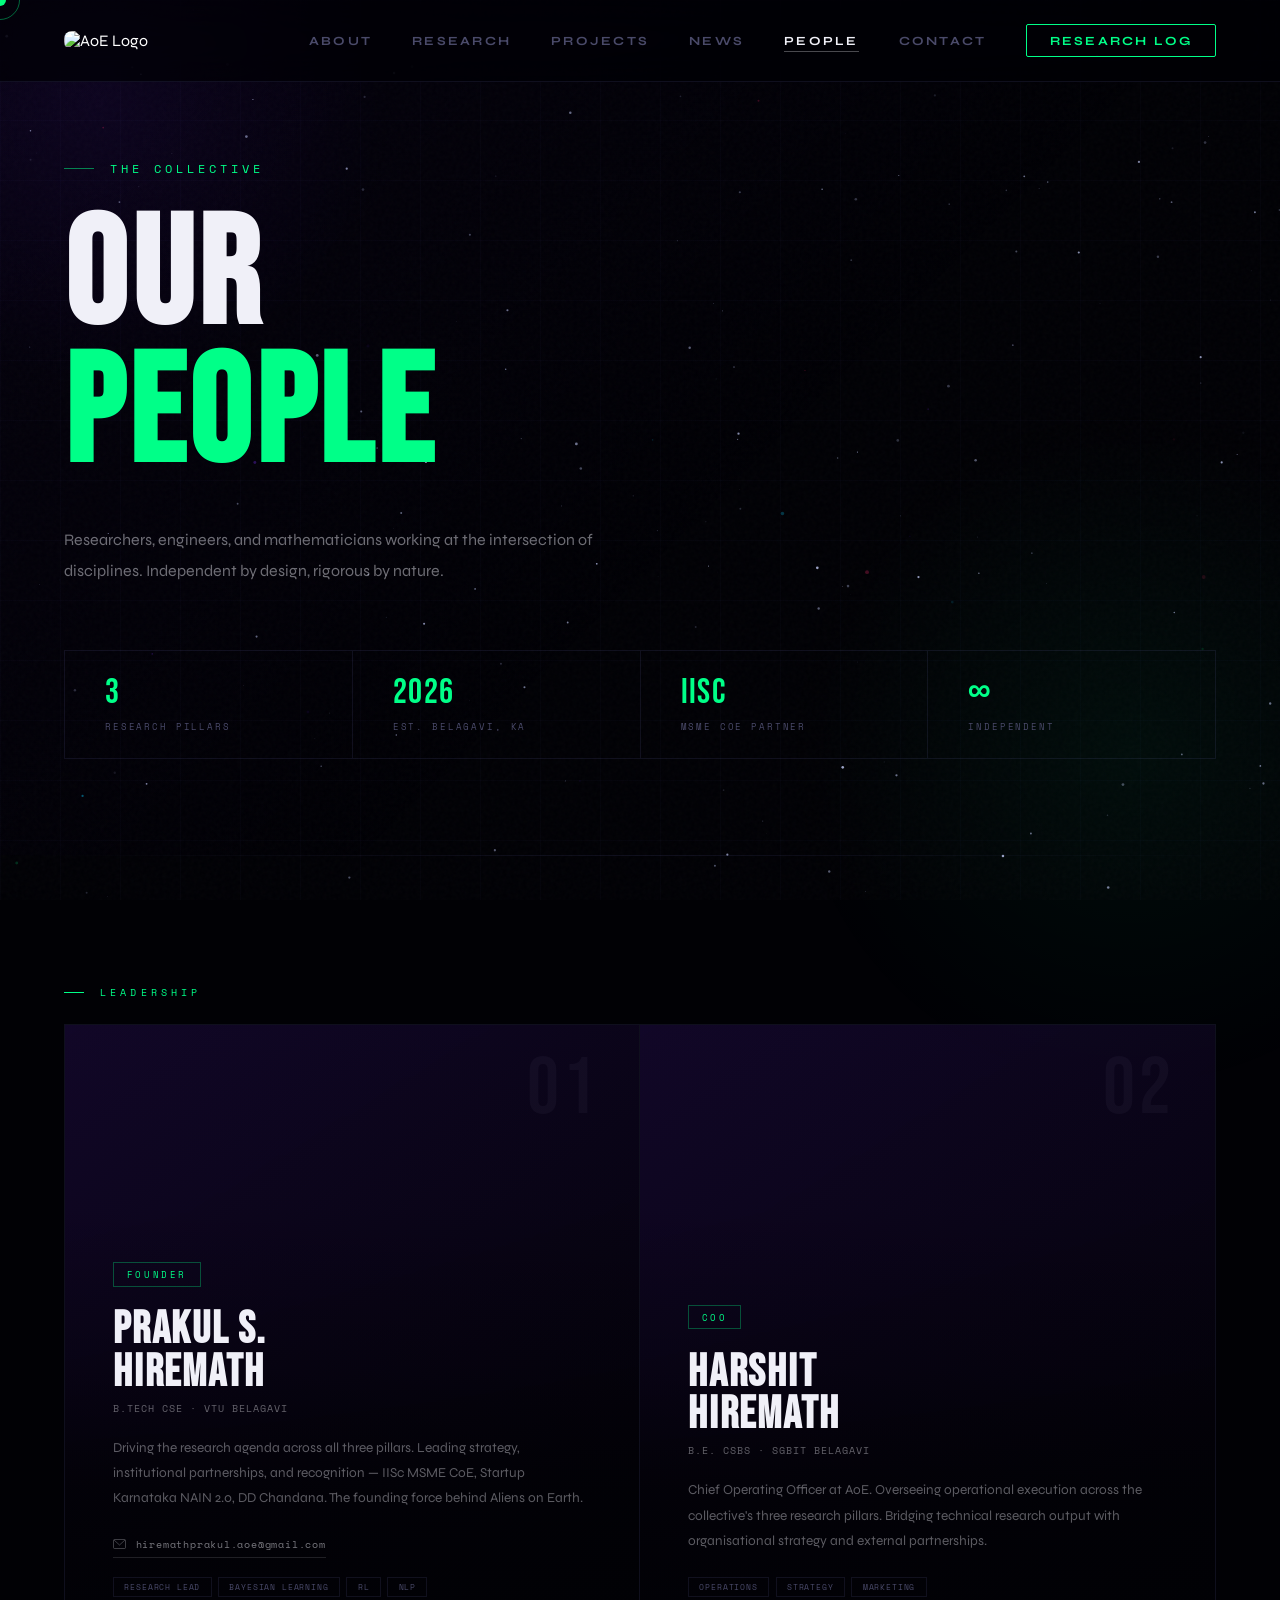
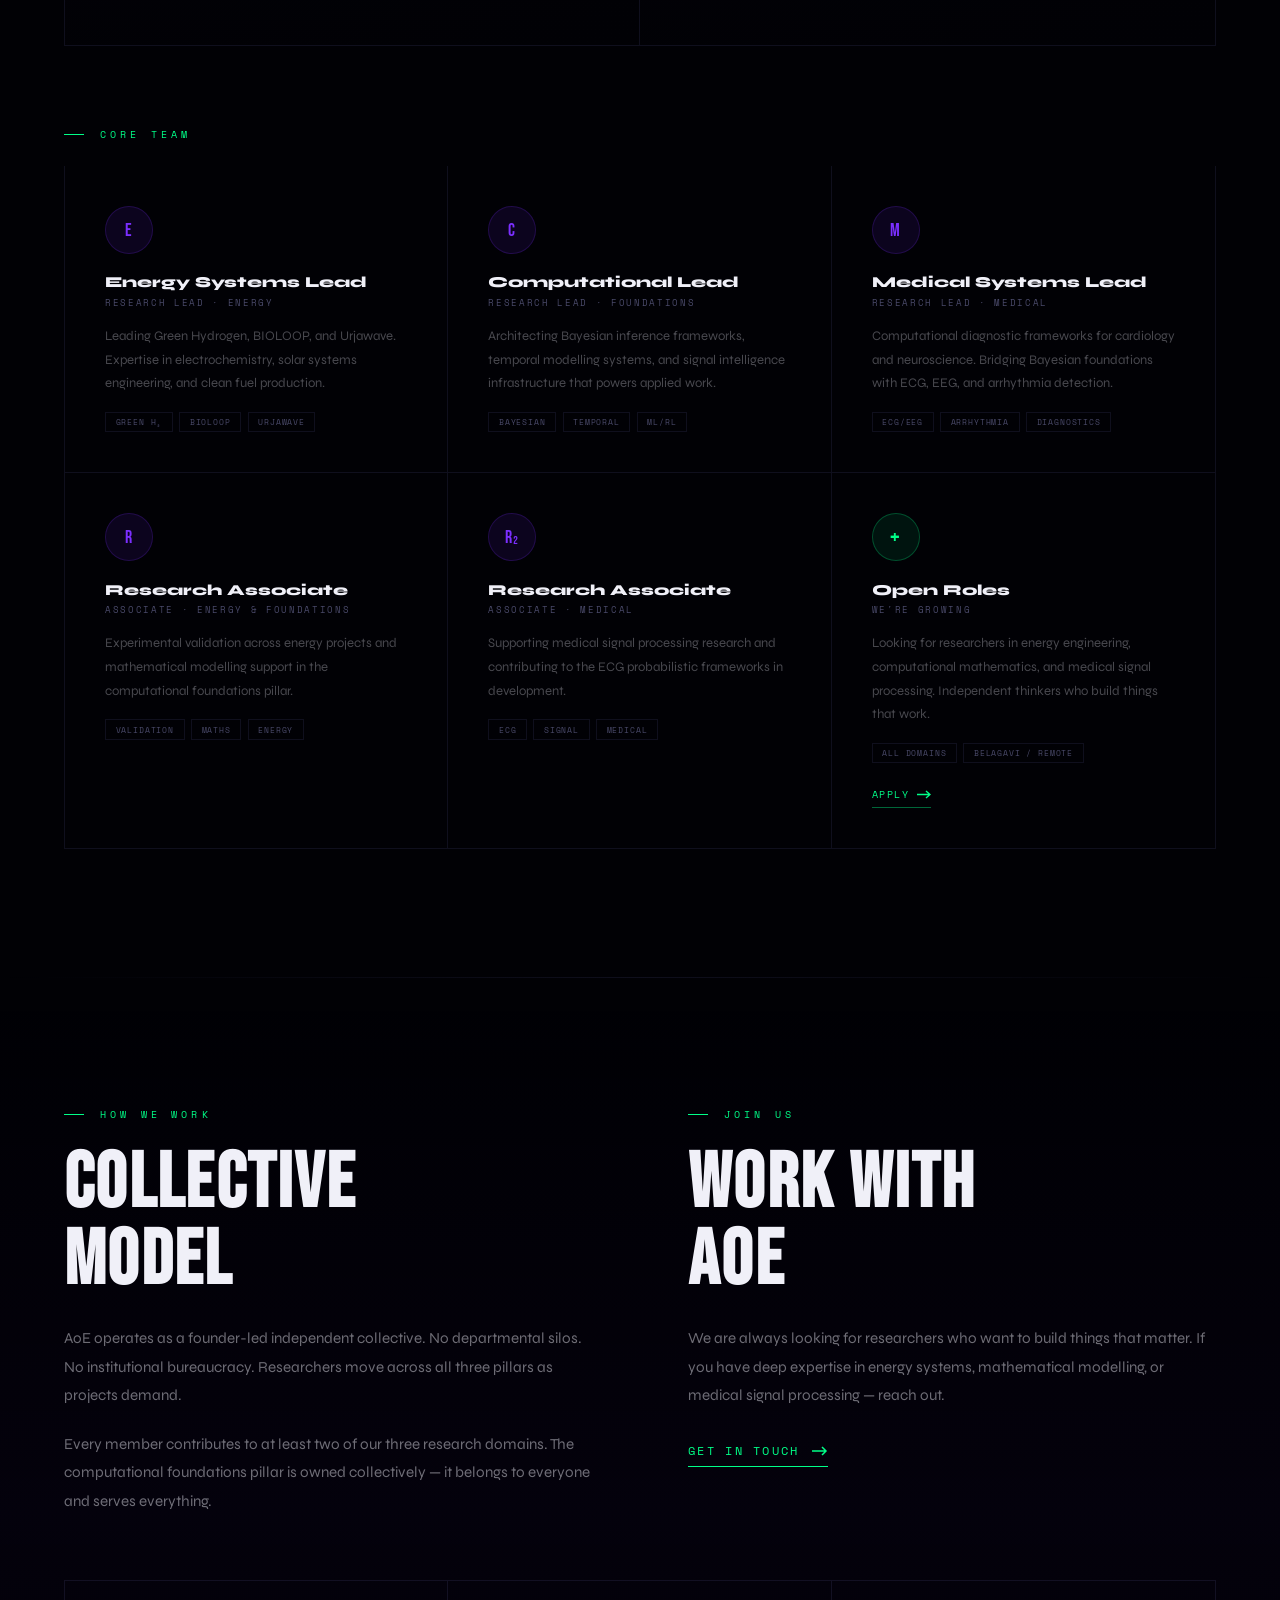
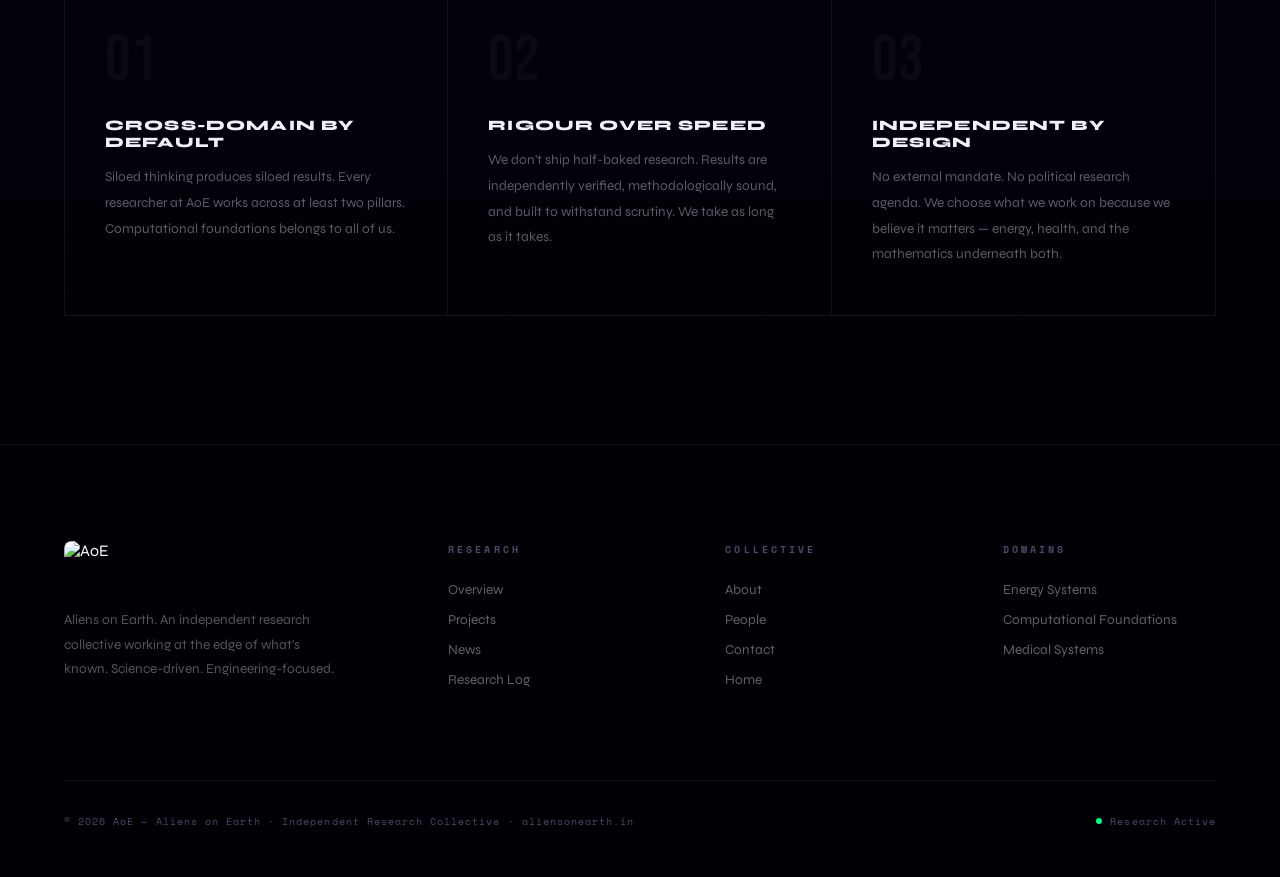
==== commit c270dc93: "Update people.html" ====
--- a/people.html
+++ b/people.html
@@ -644,26 +644,26 @@
       <!-- FOUNDER — NOTE: replace .HEIC with .jpg / .webp for browser rendering -->
       <div class="leader-card reveal">
         <div class="leader-photo-fallback"></div>
-        <div class="leader-photo" style="background-image: url('assets/IMG_1887.jpg');"></div>
+        <div class="leader-photo" style="background-image: url('assets/IMG_1887.heic');"></div>
         <span class="leader-index">01</span>
         <div class="leader-content">
           <span class="leader-role-badge">Founder</span>
-          <h3>Prakul S<br>Hiremath</h3>
+          <h3>Prakul S.<br>Hiremath</h3>
           <span class="leader-edu">B.Tech CSE · VTU Belagavi</span>
           <p class="leader-desc">Driving the research agenda across all three pillars. Leading strategy, institutional partnerships, and recognition — IISc MSME CoE, Startup Karnataka NAIN 2.0, DD Chandana. The founding force behind Aliens on Earth.</p>
           <!-- Plain mailto — no CF dependency -->
-          <a href="mailto:prakul@aliensonearth.in" class="leader-contact">
+          <a href="mailto: hiremathprakul.aoe@gmail.com" class="leader-contact">
             <svg width="13" height="10" viewBox="0 0 13 10" fill="none">
               <rect x="0.5" y="0.5" width="12" height="9" rx="1" stroke="currentColor"/>
               <path d="M1 1L6.5 6L12 1" stroke="currentColor"/>
             </svg>
-            prakul@aliensonearth.in
+            hiremathprakul.aoe@gmail.com
           </a>
           <div class="leader-tags">
-            <span class="ltag">Research Director</span>
-            <span class="ltag">Energy</span>
-            <span class="ltag">Strategy</span>
-            <span class="ltag">All Domains</span>
+            <span class="ltag">Research Lead</span>
+            <span class="ltag">Bayesian Learning</span>
+            <span class="ltag">RL</span>
+            <span class="ltag">NLP</span>
           </div>
         </div>
       </div>
@@ -671,7 +671,7 @@
       <!-- COO — NOTE: replace .HEIC with .jpg / .webp -->
       <div class="leader-card reveal reveal-delay-1">
         <div class="leader-photo-fallback"></div>
-        <div class="leader-photo" style="background-image: url('assets/IMG_4360.jpg');"></div>
+        <div class="leader-photo" style="background-image: url('assets/IMG_4360.heic');"></div>
         <span class="leader-index">02</span>
         <div class="leader-content">
           <span class="leader-role-badge">COO</span>
@@ -681,7 +681,7 @@
           <div class="leader-tags">
             <span class="ltag">Operations</span>
             <span class="ltag">Strategy</span>
-            <span class="ltag">CSBS</span>
+            <span class="ltag">Marketing</span>
           </div>
         </div>
       </div>
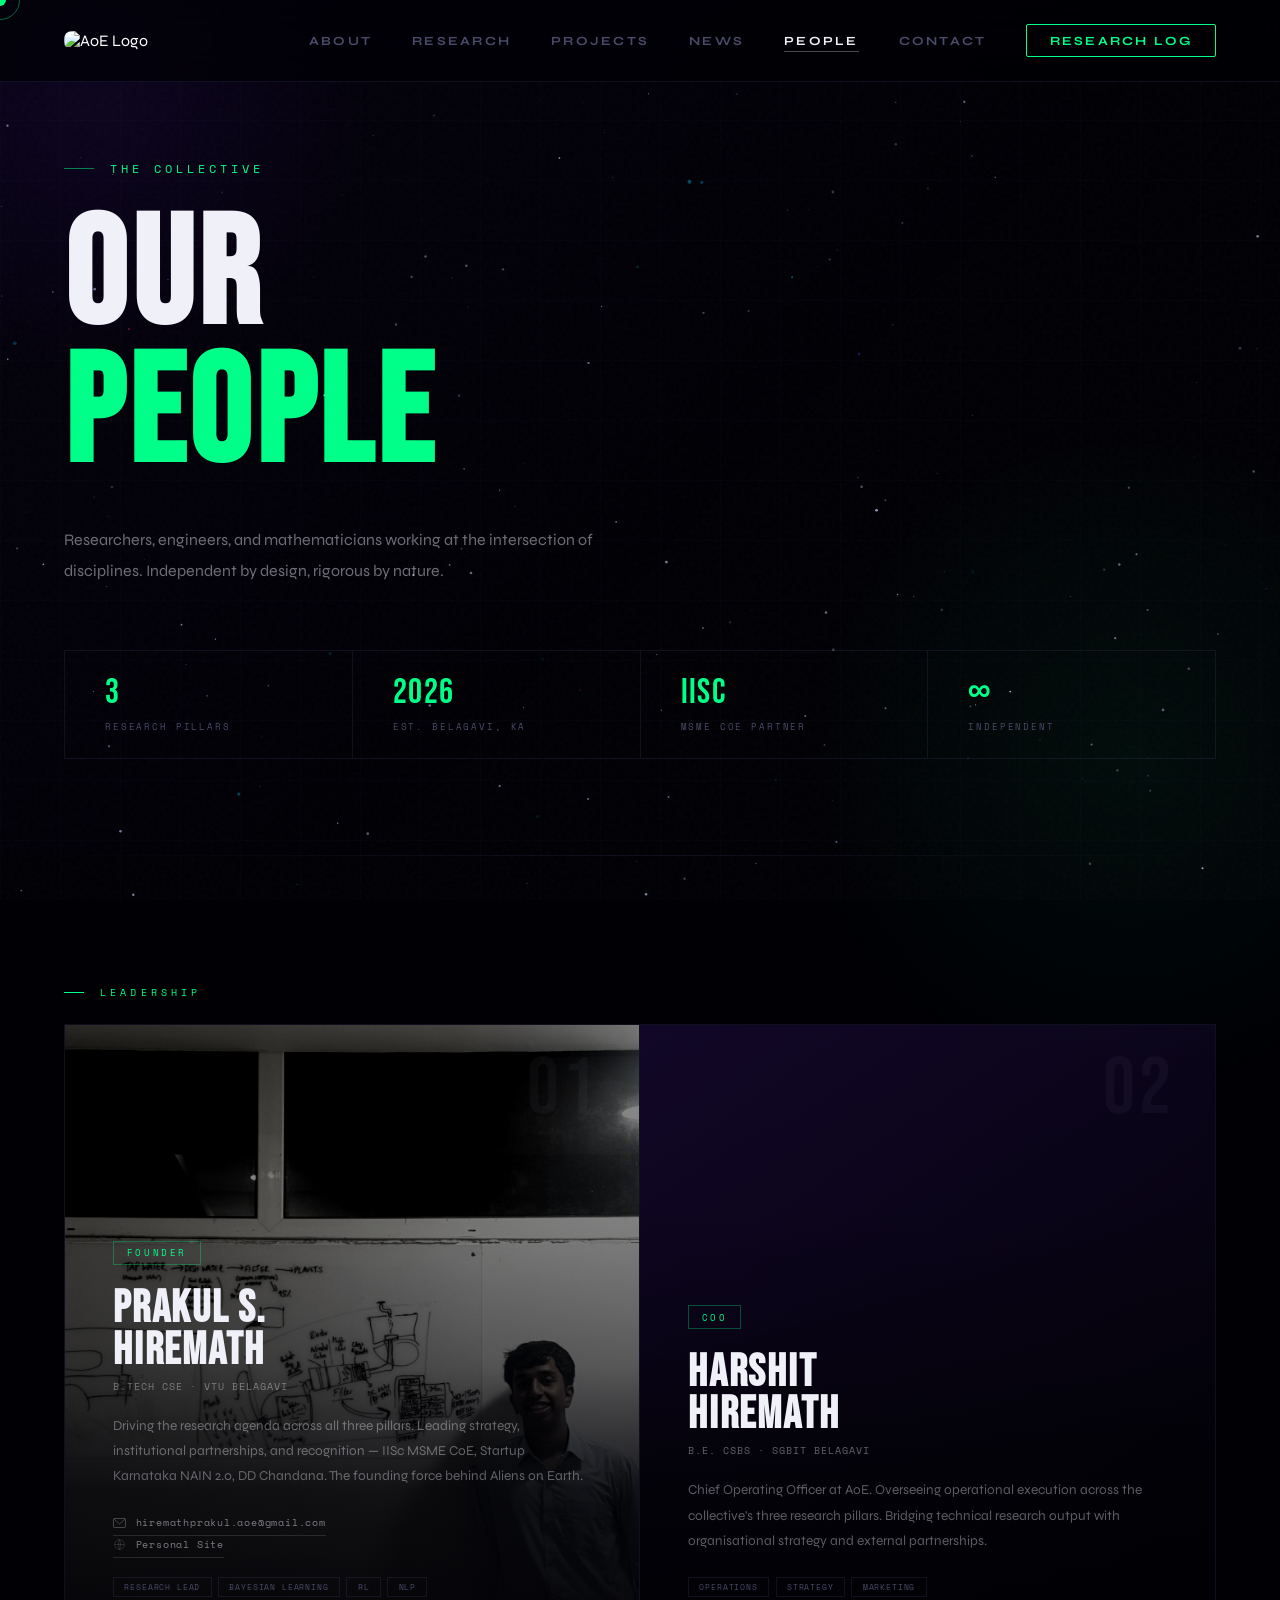
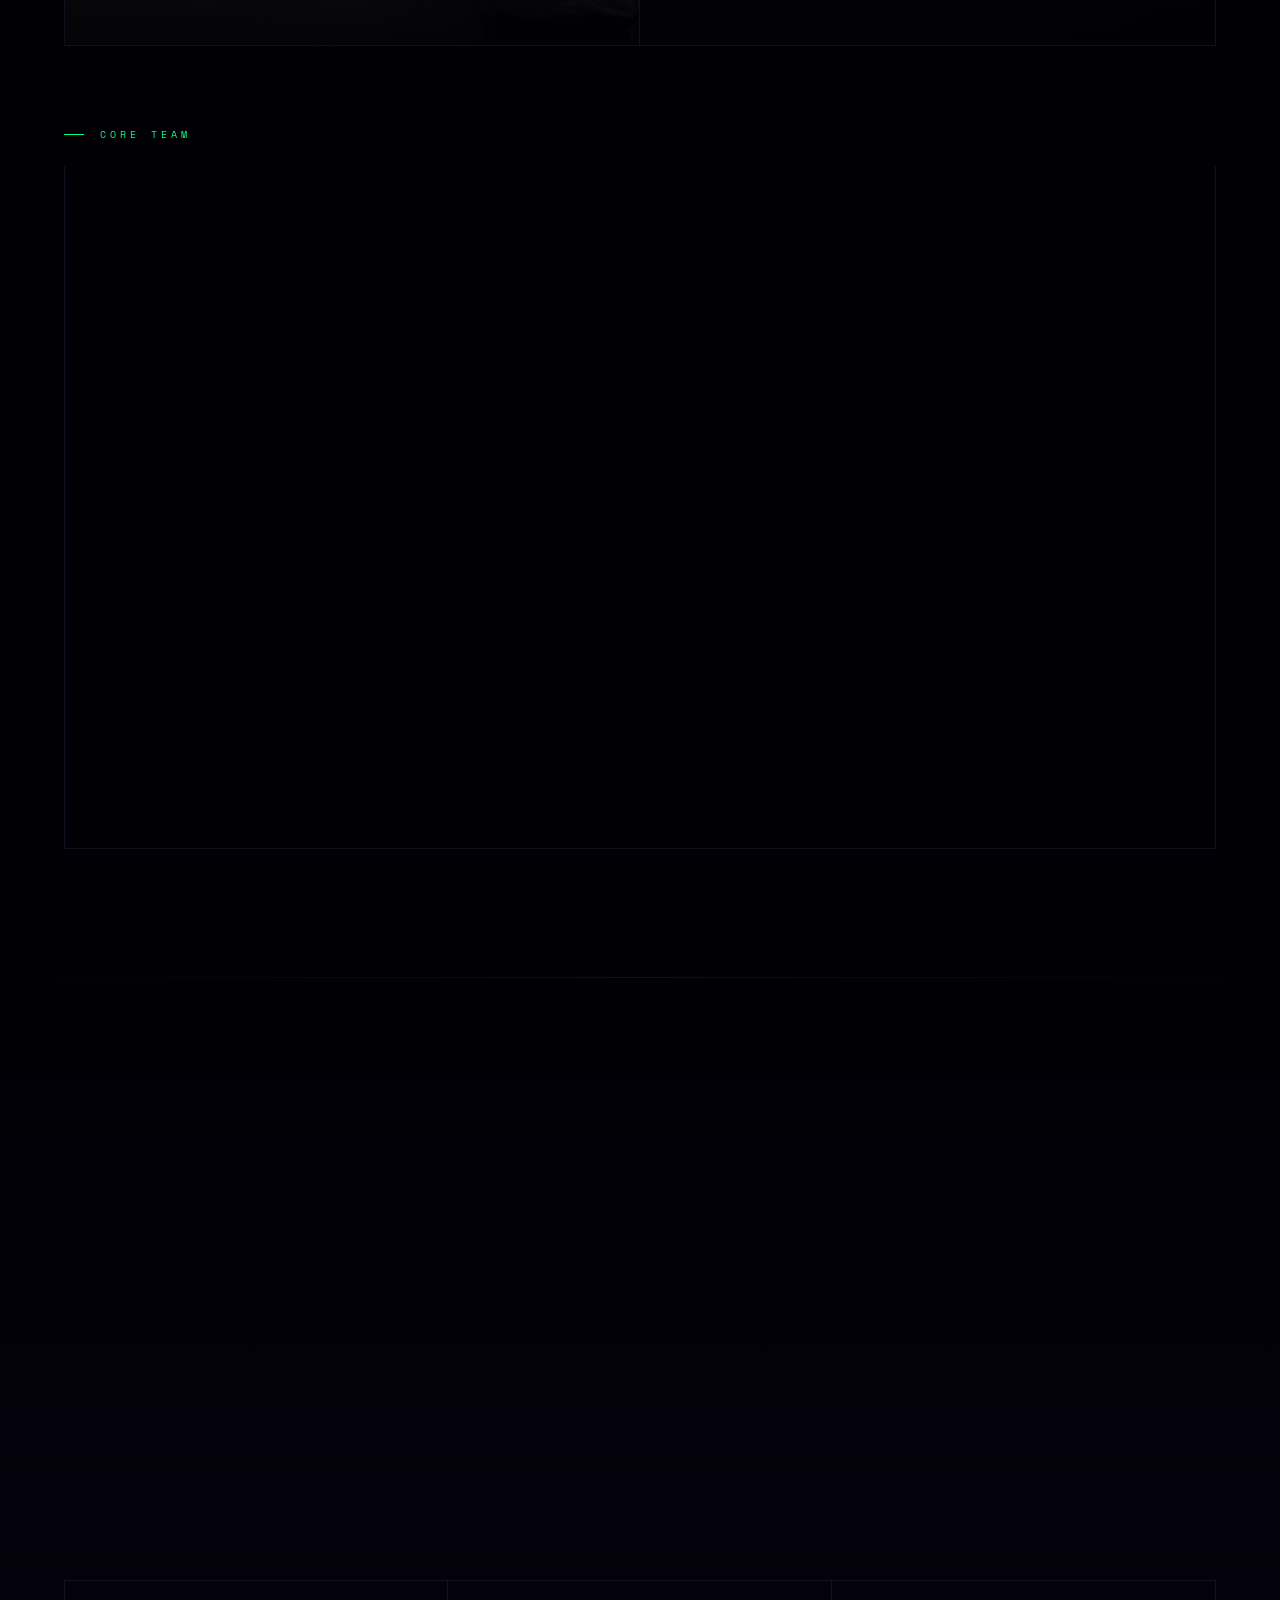
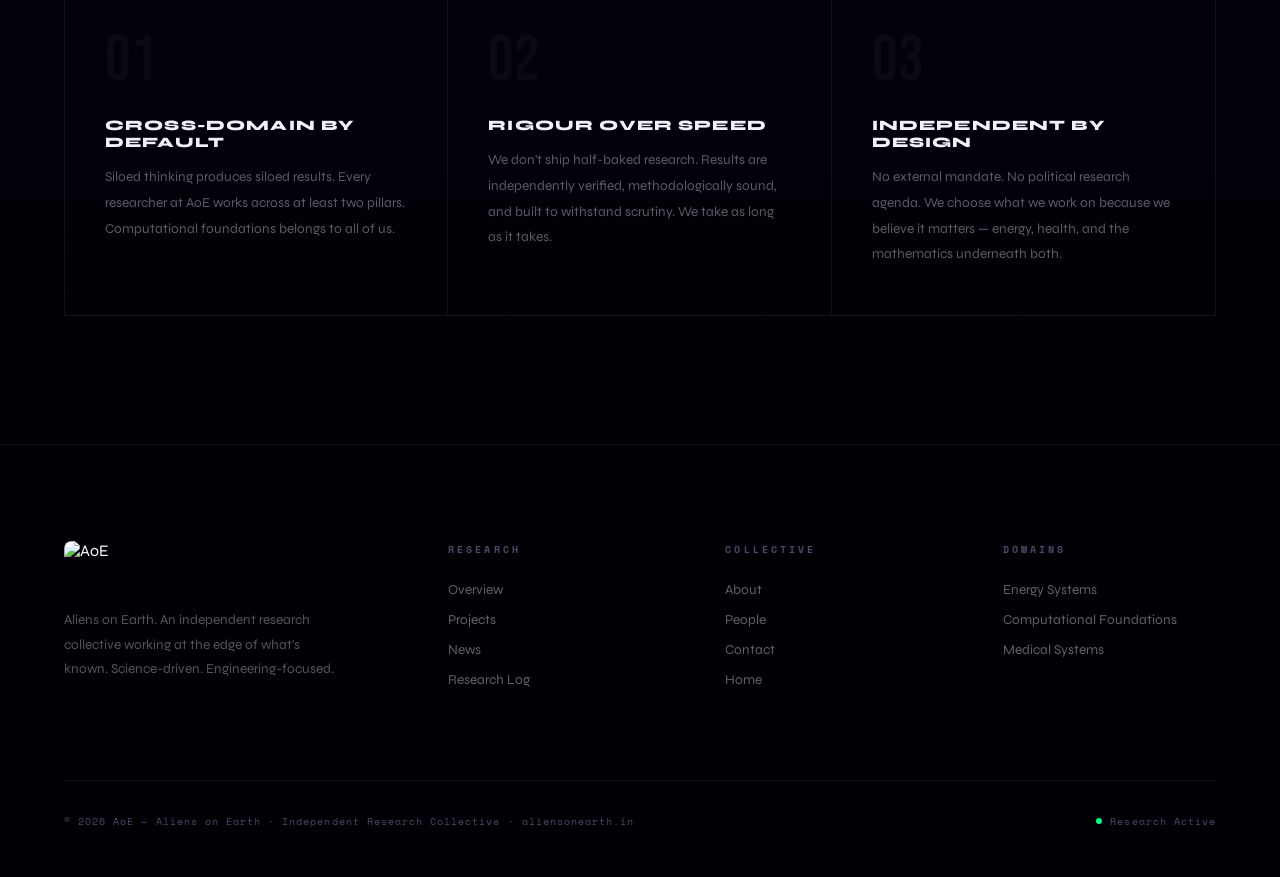
==== commit 2d82f4e9: "Update people.html" ====
--- a/people.html
+++ b/people.html
@@ -644,7 +644,7 @@
       <!-- FOUNDER — NOTE: replace .HEIC with .jpg / .webp for browser rendering -->
       <div class="leader-card reveal">
         <div class="leader-photo-fallback"></div>
-        <div class="leader-photo" style="background-image: url('assets/IMG_1887.heic');"></div>
+        <div class="leader-photo" style="background-image: url('assets/IMG_1997.jpg');"></div>
         <span class="leader-index">01</span>
         <div class="leader-content">
           <span class="leader-role-badge">Founder</span>
@@ -652,12 +652,22 @@
           <span class="leader-edu">B.Tech CSE · VTU Belagavi</span>
           <p class="leader-desc">Driving the research agenda across all three pillars. Leading strategy, institutional partnerships, and recognition — IISc MSME CoE, Startup Karnataka NAIN 2.0, DD Chandana. The founding force behind Aliens on Earth.</p>
           <!-- Plain mailto — no CF dependency -->
-          <a href="mailto: hiremathprakul.aoe@gmail.com" class="leader-contact">
+          <a href="mailto:hiremathprakul.aoe@gmail.com" class="leader-contact">
             <svg width="13" height="10" viewBox="0 0 13 10" fill="none">
               <rect x="0.5" y="0.5" width="12" height="9" rx="1" stroke="currentColor"/>
               <path d="M1 1L6.5 6L12 1" stroke="currentColor"/>
             </svg>
-            hiremathprakul.aoe@gmail.com
+                hiremathprakul.aoe@gmail.com
+            </a>
+          
+          <br>
+
+          <a href="https://aliensonearth.in/prakulsunilhiremath/" target="_blank" class="leader-contact">
+            <svg width="13" height="13" viewBox="0 0 24 24" fill="none">
+              <circle cx="12" cy="12" r="9" stroke="currentColor"/>
+              <path d="M3 12H21M12 3C14.5 6.5 14.5 17.5 12 21M12 3C9.5 6.5 9.5 17.5 12 21" stroke="currentColor"/>
+            </svg>
+              Personal Site
           </a>
           <div class="leader-tags">
             <span class="ltag">Research Lead</span>
@@ -671,7 +681,7 @@
       <!-- COO — NOTE: replace .HEIC with .jpg / .webp -->
       <div class="leader-card reveal reveal-delay-1">
         <div class="leader-photo-fallback"></div>
-        <div class="leader-photo" style="background-image: url('assets/IMG_4360.heic');"></div>
+        <div class="leader-photo" style="background-image: url('assets/IMG_4360.jpg');"></div>
         <span class="leader-index">02</span>
         <div class="leader-content">
           <span class="leader-role-badge">COO</span>
